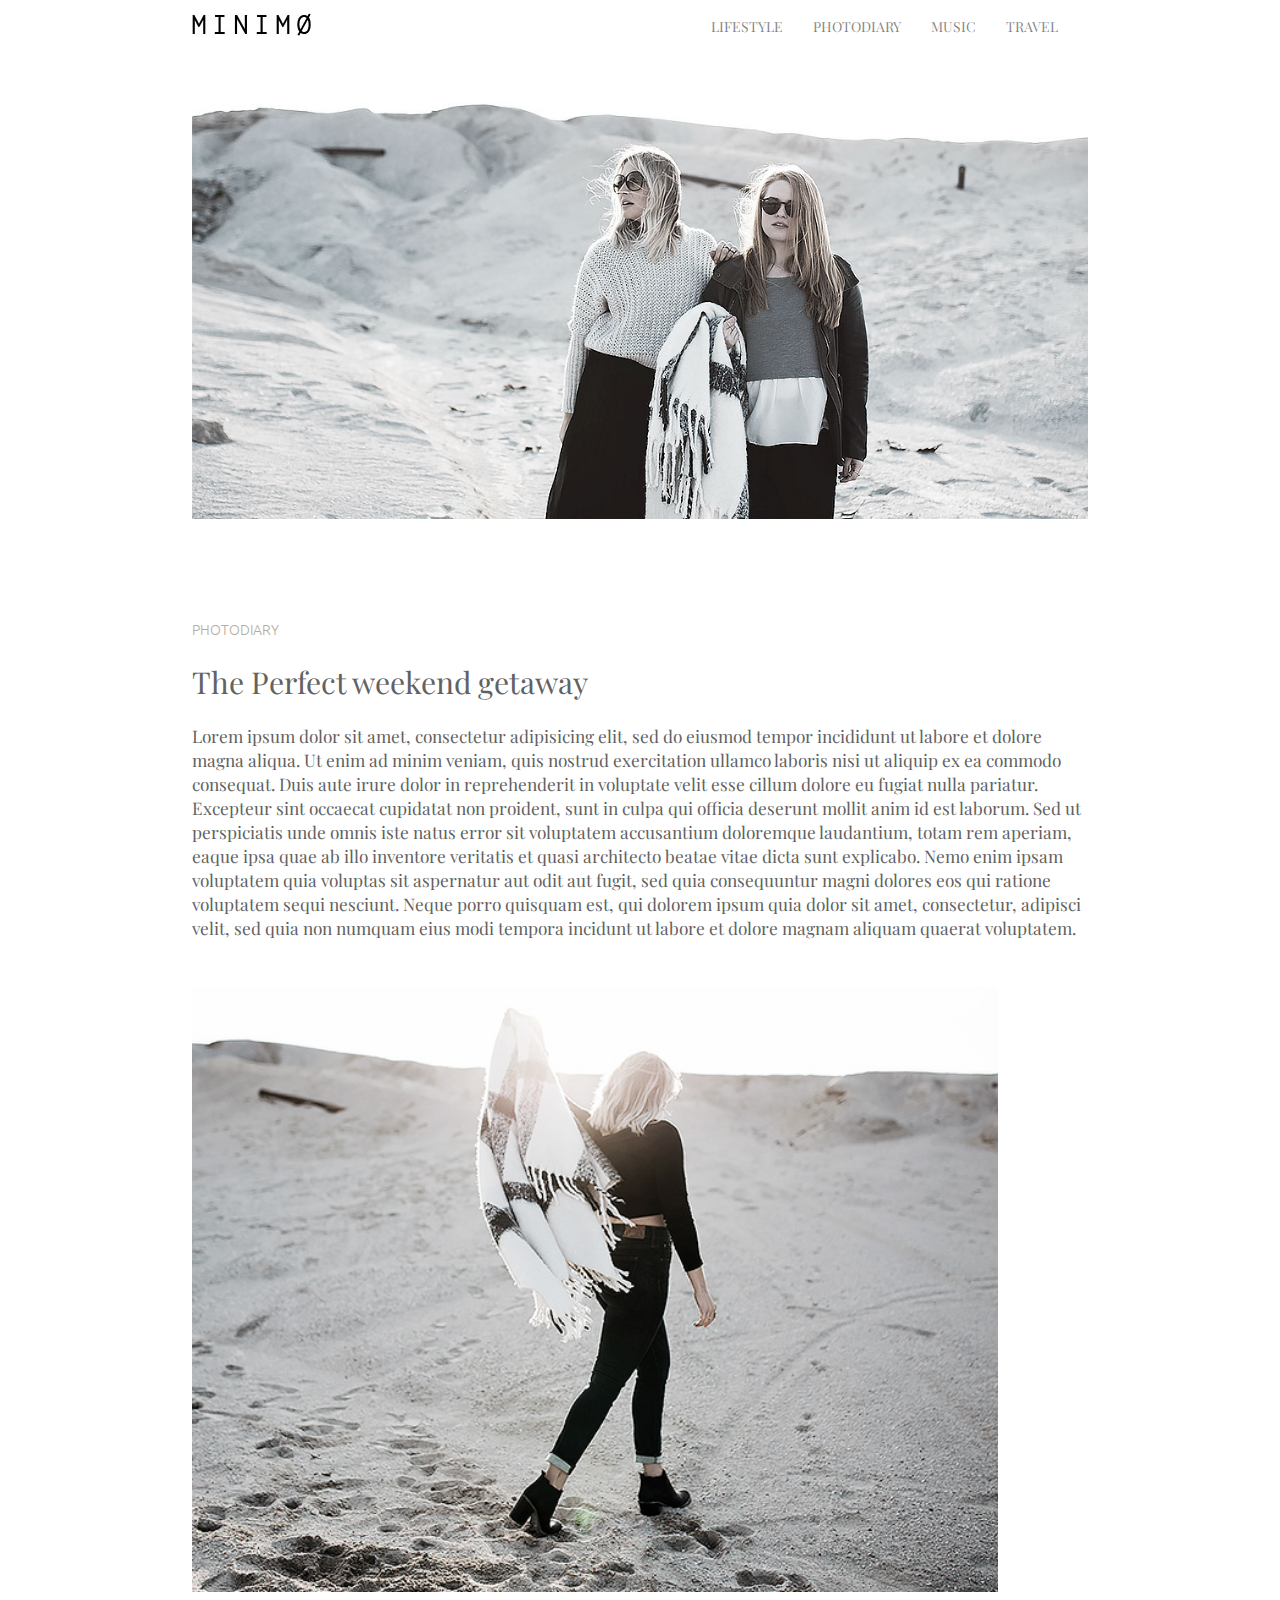
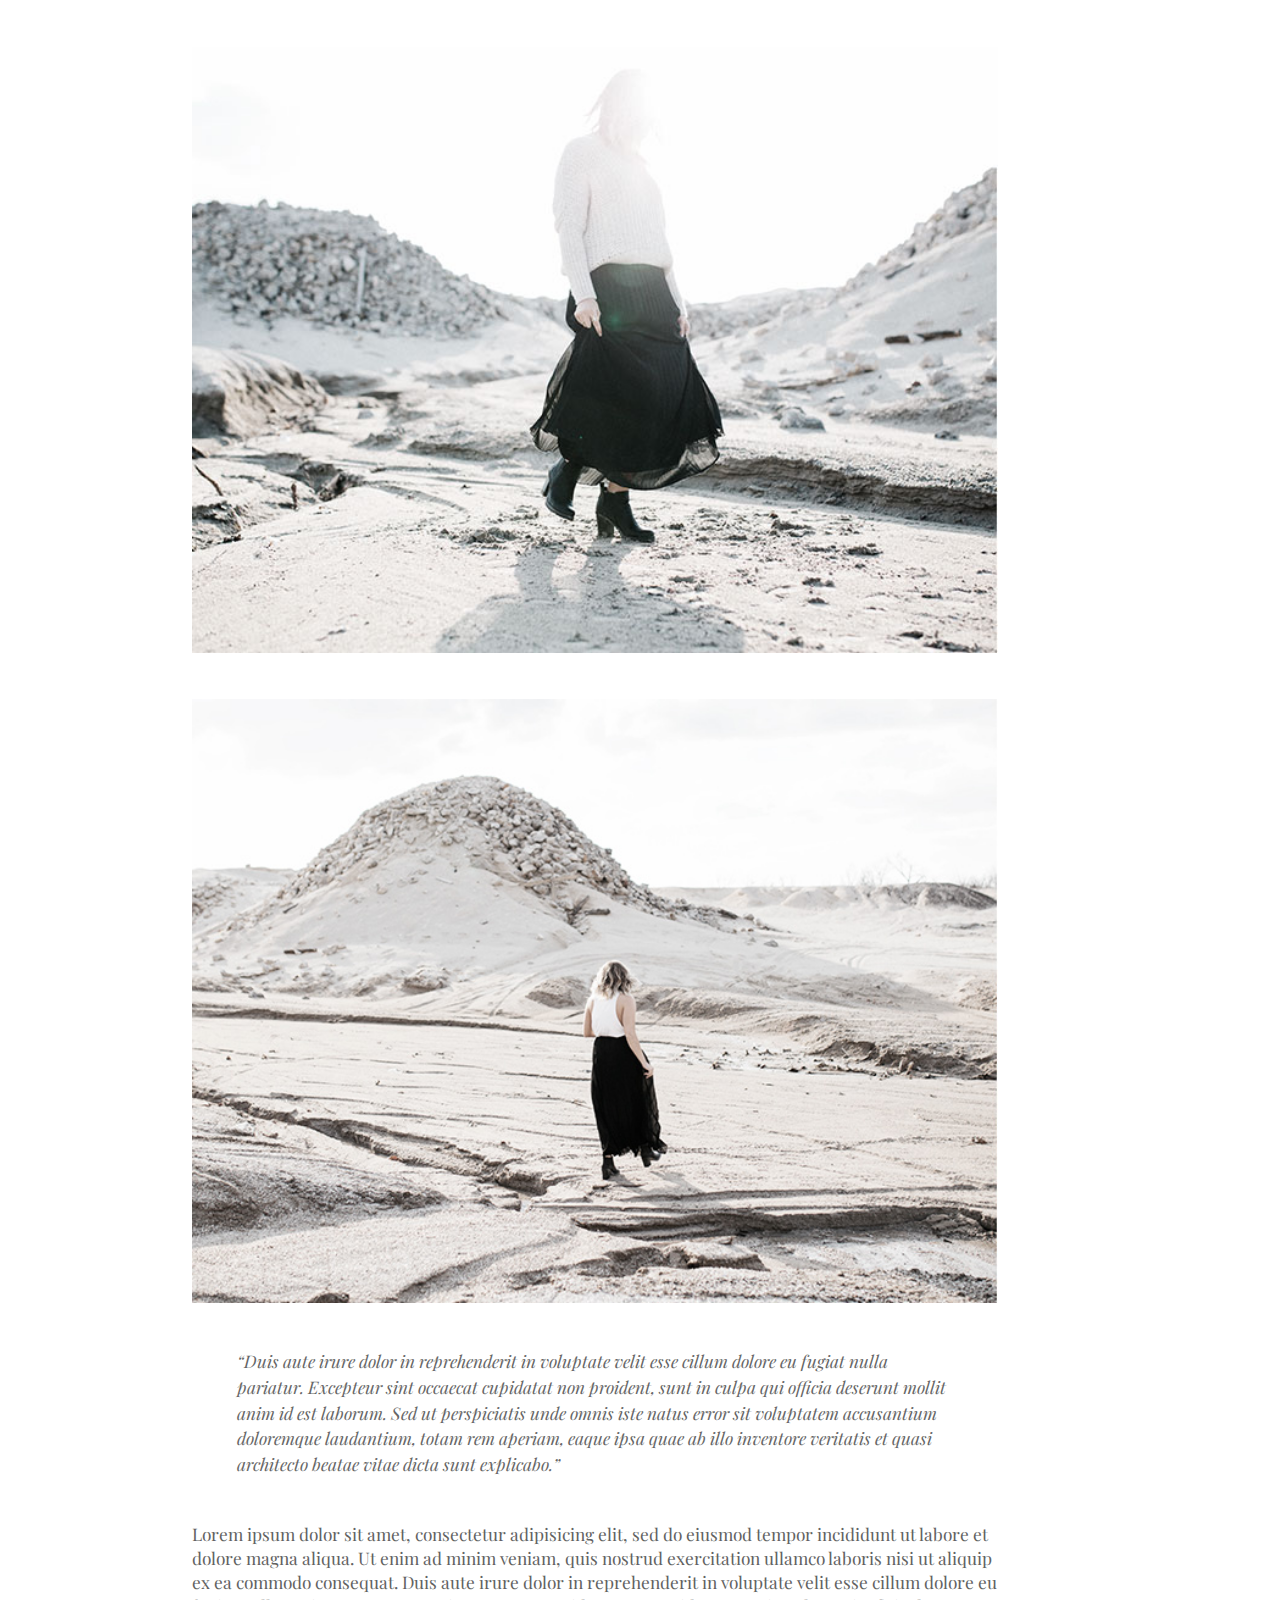
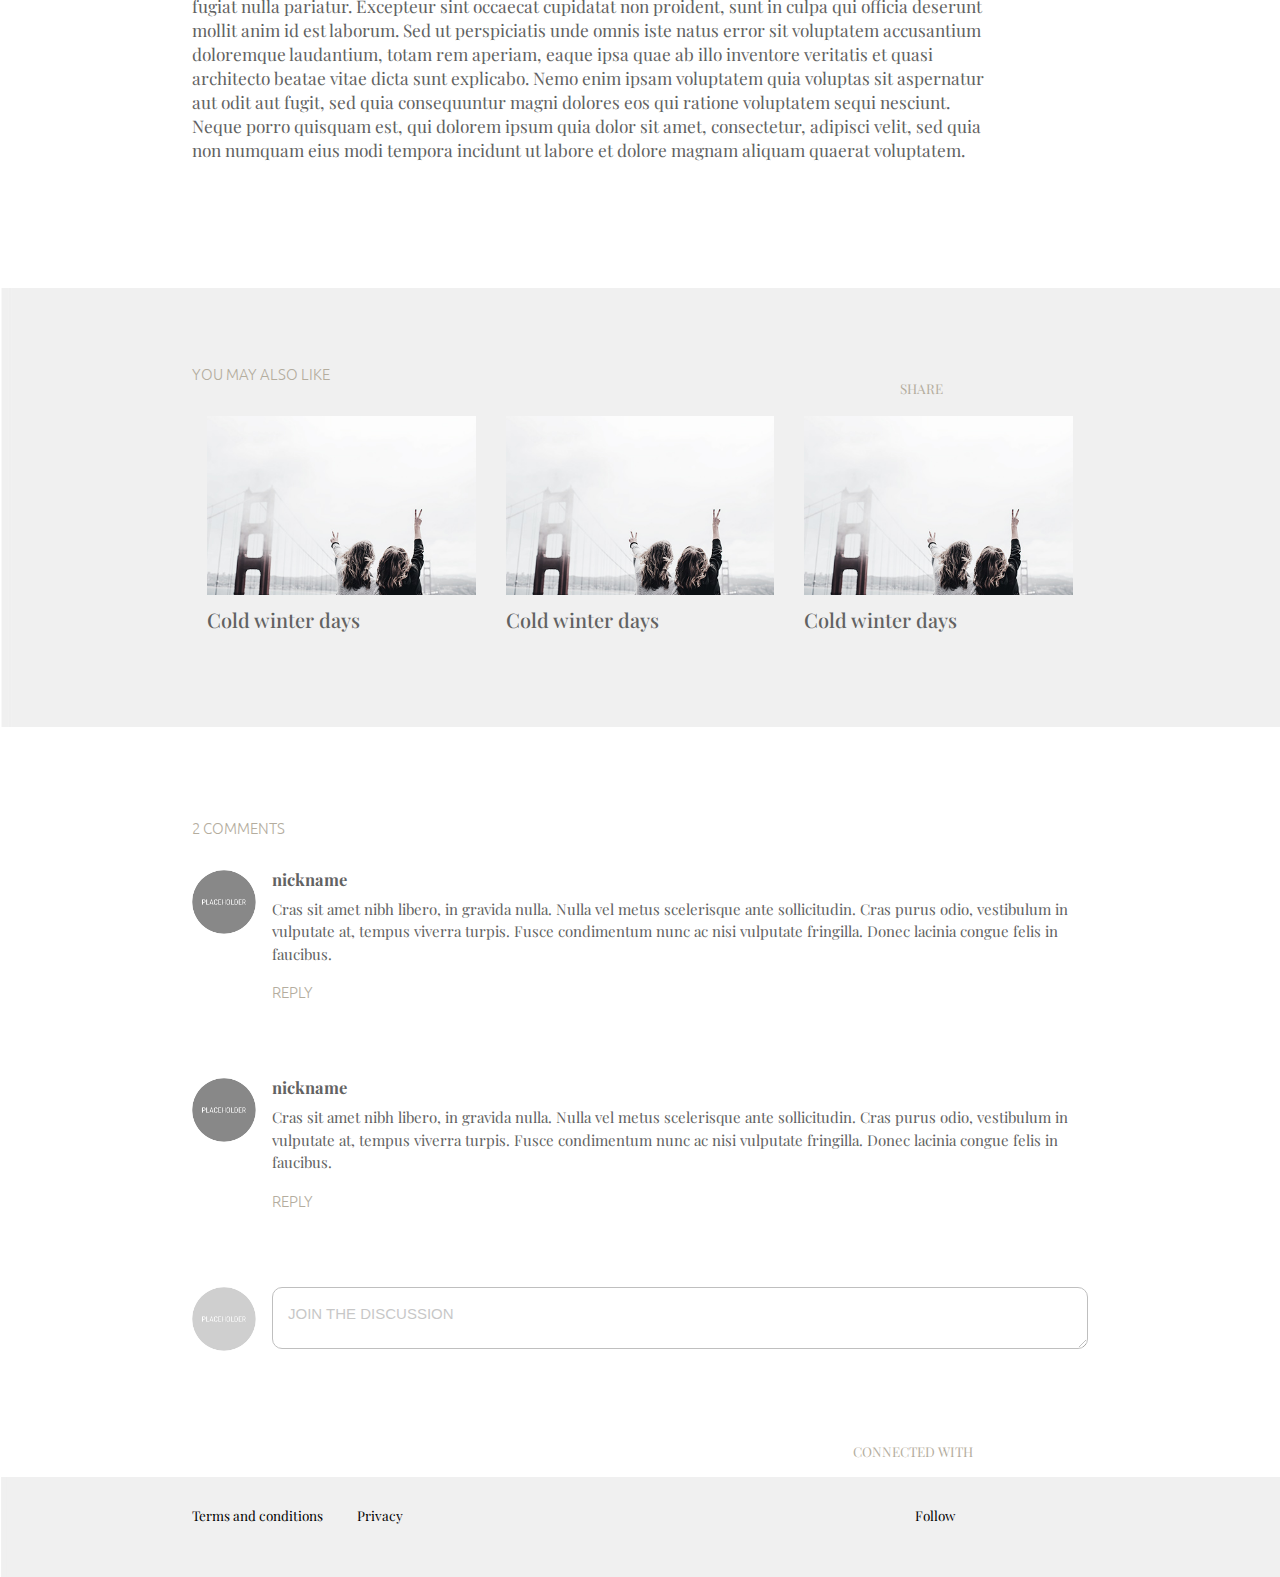
==== post.html @ eaf7f3a2 "minimo" ====
<!DOCTYPE>
<html>
 <head>
  <meta http-equiv="Content-Type" content="text/html; charset=utf-8">
  <meta name="viewport" content="width=device-width, initial-scale=1, maximum-scale=1, user-scalable=no">
  <link rel="stylesheet" href="https://stackpath.bootstrapcdn.com/bootstrap/4.3.1/css/bootstrap.min.css" integrity="sha384-ggOyR0iXCbMQv3Xipma34MD+dH/1fQ784/j6cY/iJTQUOhcWr7x9JvoRxT2MZw1T" crossorigin="anonymous">
  <link href="https://fonts.googleapis.com/css?family=Inconsolata:400,700|Playfair+Display:400,400i,700,900|Ubuntu:400,700&display=swap&subset=latin-ext" rel="stylesheet">
  <link rel="stylesheet" href="https://use.fontawesome.com/releases/v5.3.1/css/all.css" integrity="sha384-mzrmE5qonljUremFsqc01SB46JvROS7bZs3IO2EmfFsd15uHvIt+Y8vEf7N7fWAU" crossorigin="anonymous">
  <link rel="stylesheet" href="minimo.css" type="text/css">
  <link rel="stylesheet" href="post.css" type="text/css">
  <title>MINIMO</title>
 </head>
 <body>
	<!--===================================  -->
	<!-- NAVBAR -->
	<!--===================================  -->
<div class="container">
    <nav class="navbar navbar-expand-lg navbar-light">
        <a href="./index.html"><img src="images/logo.jpg" class="logo"></a>
        <button class="navbar-toggler" type="button" data-toggle="collapse" data-target="#navbarSupportedContent" aria-controls="navbarSupportedContent" aria-expanded="false" aria-label="Toggle navigation">
            <span class="navbar-toggler-icon"></span>
        </button>	
        <div class="collapse navbar-collapse justify-content-end" id="navbarSupportedContent">
            <ul class="navbar-nav">
                <li class="nav-item">
                    <a class="nav-link" href="./post.html">Lifestyle</a>
                </li>
                <li class="nav-item">
                    <a class="nav-link" href="#">Photodiary</a>
                </li>
                <li class="nav-item">
                    <a class="nav-link" href="#">Music</a>
                </li>
                <li class="nav-item">
                    <a class="nav-link" href="#">Travel</a>
                </li>
            </ul>
        </div>
    </nav>
</div>

 	<!--===================================  -->
	<!-- MAIN ARTICLE -->
    <!--===================================  -->
    <div class="container">
        <img src="images/intro.jpg" id="introImage">
        <div class="row">
            <div class="col-lg-12">
                <div class="article_link">
                        <a href="#" >photodiary</a>
                </div>
                <div>
                    <h2>The Perfect weekend getaway</h2>
                <br>
                <p class="article_content text-break">Lorem ipsum dolor sit amet, consectetur adipisicing elit, sed do eiusmod tempor incididunt ut labore et dolore magna aliqua. Ut enim ad minim veniam, quis nostrud exercitation ullamco laboris nisi ut aliquip ex ea commodo consequat. Duis aute irure dolor in reprehenderit in voluptate velit esse cillum dolore eu fugiat nulla pariatur. Excepteur sint occaecat cupidatat non proident, sunt in culpa qui officia deserunt mollit anim id est laborum. Sed ut perspiciatis unde omnis iste natus error sit voluptatem accusantium doloremque laudantium, totam rem aperiam, eaque ipsa quae ab illo inventore veritatis et quasi architecto beatae vitae dicta sunt explicabo. Nemo enim ipsam voluptatem quia voluptas sit aspernatur aut odit aut fugit, sed quia consequuntur magni dolores eos qui ratione voluptatem sequi nesciunt. Neque porro quisquam est, qui dolorem ipsum quia dolor sit amet, consectetur, adipisci velit, sed quia non numquam eius modi tempora incidunt ut labore et dolore magnam aliquam quaerat voluptatem.</p>
                </div>
            </div>
            <div class="col-lg-12 photo-cards">
                <img src="images/7.jpg">
            </div>
            <div class="col-lg-12 photo-cards">
                <img src="images/8.jpg">
            </div>
            <div class="col-lg-12 photo-cards">
                <img src="images/9.jpg">
            </div>
            <div class="col-lg-12">
                <div class="blockquote">
                        <blockquote>
                                <p>“Duis aute irure dolor in reprehenderit in voluptate velit esse cillum dolore eu fugiat nulla pariatur. Excepteur sint occaecat cupidatat non proident, sunt in culpa qui officia deserunt mollit anim id est laborum. Sed ut perspiciatis unde omnis iste natus error sit voluptatem accusantium doloremque laudantium, totam rem aperiam, eaque ipsa quae ab illo inventore veritatis et quasi architecto beatae vitae dicta sunt explicabo.” </p>
                        </blockquote>
                </div>
            </div>
            
            <div class="col-lg-12">
                <div class="article_content_bottom">
                    <p>Lorem ipsum dolor sit amet, consectetur adipisicing elit, sed do eiusmod tempor incididunt ut labore et dolore magna aliqua. Ut enim ad minim veniam, quis nostrud exercitation ullamco laboris nisi ut aliquip ex ea commodo consequat. Duis aute irure dolor in reprehenderit in voluptate velit esse cillum dolore eu fugiat nulla pariatur. Excepteur sint occaecat cupidatat non proident, sunt in culpa qui officia deserunt mollit anim id est laborum. Sed ut perspiciatis unde omnis iste natus error sit voluptatem accusantium doloremque laudantium, totam rem aperiam, eaque ipsa quae ab illo inventore veritatis et quasi architecto beatae vitae dicta sunt explicabo. Nemo enim ipsam voluptatem quia voluptas sit aspernatur aut odit aut fugit, sed quia consequuntur magni dolores eos qui ratione voluptatem sequi nesciunt. Neque porro quisquam est, qui dolorem ipsum quia dolor sit amet, consectetur, adipisci velit, sed quia non numquam eius modi tempora incidunt ut labore et dolore magnam aliquam quaerat voluptatem.</p>
                </div>
                <div class="social_share">
                    <ul>
                        <li>SHARE</li>
                        <li><a href=""><i class="fab fa-facebook-f"></i></a></li>
                        <li><a href=""><i class="fab fa-twitter"></i></a></li>
                        <li><a href=""><i class="fab fa-google-plus-g"></i></a></li>
                        <li><a href=""><i class="fab fa-tumblr"></i></a></li>
                        <li><a href=""><i class="fab fa-pinterest-p"></i></a></li>
                    </ul>   
                </div>
            </div>
        </div>
    </div>

    <!--===================================  -->
	<!-- MINIMALISTC CARDS -->
    <!--===================================  -->
    <div class="after_card">
        <div class="container">
            <div class="cards-link">
                <a href="#" >you may also like</a>
            </div>
            <div class="row">
                <div class="col-md-4 col-sm-12 col-xs-12">
                    <div class="card-minimal">
                        <img src="images/3.jpg" class="related-image">
                        <h5>Cold winter days</h5>
                    </div>
                </div>
                <div class="col-md-4 col-sm-12 col-xs-12">
                    <div class="card-minimal">
                        <img src="images/3.jpg" class="related-image">
                        <h5>Cold winter days</h5>
                    </div>
                </div>
                <div class="col-md-4 col-sm-12 col-xs-12">
                    <div class="card-minimal">
                        <img src="images/3.jpg" class="related-image">
                        <h5>Cold winter days</h5>
                    </div>
                </div>
            </div>
        </div>
    </div>
    <!--===================================  -->
	<!-- COMMENTS -->
    <!--===================================  -->
    <div class="container">
        <div class="cards-link">
        <a href="#" >2 comments</a>   
        </div>
        <div class="media">
            <img src="./images/comment.jpg" class="mr-3 comment-image" alt="avatar">
            <div class="media-body">
                <h6>nickname</h6>
                <p>Cras sit amet nibh libero, in gravida nulla. Nulla vel metus scelerisque ante sollicitudin. Cras purus odio, vestibulum in vulputate at, tempus viverra turpis. Fusce condimentum nunc ac nisi vulputate fringilla. Donec lacinia congue felis in faucibus.</p>
                <div class="cards-link">
                    <a href="#" >Reply</a>   
                </div>    
            </div>
        </div>
        <div class="media">
            <img src="./images/comment.jpg" class="mr-3 comment-image" alt="avatar">
            <div class="media-body">
                <h6>nickname</h6>
                <p>Cras sit amet nibh libero, in gravida nulla. Nulla vel metus scelerisque ante sollicitudin. Cras purus odio, vestibulum in vulputate at, tempus viverra turpis. Fusce condimentum nunc ac nisi vulputate fringilla. Donec lacinia congue felis in faucibus.</p>
                <div class="cards-link">
                    <a href="#" >Reply</a>   
                </div>    
            </div>
        </div>

        <div class="media">
            <img src="./images/comment.jpg" class="mr-3 logined-img" alt="avatar">
            <textarea name="" id="" placeholder="JOIN THE DISCUSSION"></textarea>
        </div>

        <div class="social_share">
            <ul>
                <li>CONNECTED WITH</li>
                <li><a href=""><i class="fab fa-facebook-f"></i></a></li>
                <li><a href=""><i class="fab fa-twitter"></i></a></li>
            </ul>   
        </div>
    </div>
    <!--===================================  -->
	<!-- FOOTER -->
	<!--===================================  -->
	<footer>
            <div class="container footer-content">
                <div class="terms-info">
                        <ul>
                            <li><a href="#" class="footer-link">Terms and conditions</a></li>
                            <li><a href="#" class="footer-link">Privacy</a></li>
                        </ul>
                </div>
                <div class="social-media">
                    <ul>
                        <li>
                            Follow
                        </li>
                        <li>
                            <a href="#" class="footer-link">
                                <i class="fab fa-facebook-f"></i>
                            </a>
                        </li>
                        <li>
                            <a href="#" class="footer-link">
                                <i class="fab fa-twitter"></i>
                            </a>
                        </li>
                        <li>
                            <a href="#" class="footer-link">
                                <i class="fab fa-instagram"></i>
                            </a>
                        </li>
                    </ul>
                </div>
            </div>
        </footer>
		<script src="https://code.jquery.com/jquery-3.3.1.slim.min.js" integrity="sha384-q8i/X+965DzO0rT7abK41JStQIAqVgRVzpbzo5smXKp4YfRvH+8abtTE1Pi6jizo" crossorigin="anonymous"></script>
        <script src="https://cdnjs.cloudflare.com/ajax/libs/popper.js/1.14.7/umd/popper.min.js" integrity="sha384-UO2eT0CpHqdSJQ6hJty5KVphtPhzWj9WO1clHTMGa3JDZwrnQq4sF86dIHNDz0W1" crossorigin="anonymous"></script>
        <script src="https://stackpath.bootstrapcdn.com/bootstrap/4.3.1/js/bootstrap.min.js" integrity="sha384-JjSmVgyd0p3pXB1rRibZUAYoIIy6OrQ6VrjIEaFf/nJGzIxFDsf4x0xIM+B07jRM" crossorigin="anonymous"></script>
</body>
</html>
---- minimo.css ----
/* ============================= */
/* GENERALS */
/* ============================ */
body {
	font-size: 15px;
}
a {
	color: #b4ad9e;
}

a:hover {
	text-decoration: none;
	color: #b4ad9e;
}

.col-md-6 {
	box-sizing: border-box;
	display: flex;
	justify-content: safe center;
	margin: 0 10px;
}

.container {
	max-width: 70%;
	padding: 0;
}

/* ============================= */
/* NAVBAR */
/* ============================ */
.navbar {
	width: 100%;
}
.nav-link {
	padding: 0;
	width: auto;
	height: auto;
	font-size: 14px;
	line-height: 24px;
	color: #626262;
	font-family: "Playfair Display";
	font-weight: 400;
	text-align: center;
	text-transform: uppercase;
}

.navbar-expand-lg .navbar-nav .nav-link {
	padding-right: 0;
	padding-left: 0;
}

.navbar-expand-lg .navbar-nav {
	padding-top: 15px;
	justify-content: space-around;
}

.navbar-expand-lg {
	padding: 0;
}

.logo {
	margin: 10px 0 0 0;
}

.nav-item {
	margin-right: 30px;
}

.navbar-toggler {
	margin-top: 10px;
}

/* ============================= */
/* INTRO BLOCK */
/* ============================ */

#introImage {
	margin-top: 50px;
	width: 100%;
	margin-bottom: 100px;
}

#commentLink {
	margin: 55px 0 100px 0;
}

div:nth-of-type(2) > h2 {
	font-size: 30px;
	line-height: 24px;
	color: #626262;
	font-family: "Playfair Display";
	font-weight: 400;
}

.article_link {
	font-size: 14px;
	font-family: "Ubuntu";
	font-weight: 300;
	text-transform: uppercase;
	margin-bottom: 30px;
}

.article_link h2 {
	font-size: 1.5em;
}
.article_content {
	width: 100%;
	height: 100%;
	font-size: .9em;
	line-height: 24px;
	color: #626262;
	font-family: "Playfair Display";
	font-weight: 400;
}

/* ============================= */
/* CARDS */
/* ============================ */

.card {
	border: none;
	margin-bottom: 135px;
}

.card p {
	font-style: "Playfair Display";
	font-weight: 400;
	color: #626262;
	font-size: 0.9em;
}

.card-body {
	padding: 30px 25px 0 0;
}

.card h5 {
	margin: 25px 0 40px 0;
	font-size: 1.5em;
	line-height: 35px;
	color: #626262;
	font-family: "Playfair Display";
	font-weight: 400;
}

.card_link {
	font-size: 14px;
	font-family: "Ubuntu";
	font-weight: 300;
	text-transform: uppercase;
	margin-bottom: 30px;
}

.col-md-6,
.col-sm-12,
.col-xs-12 {
	max-width: 90%;
	padding: 0;
}

/* ============================= */
/* SIGN UP */
/* ============================ */
.after_card {
	z-index: -1001;
	color: #333333;
	font-family: "Playfair Display";
	font-weight: 400;
	width: 100%;
	background: url("images/formbg.jpg") no-repeat;
	background-size: cover;
	padding: 75px 0;
	text-align: center;
	margin-bottom: 90px;
}

.after_card h3 {
	font-size: 1.5em;
}

.form-sign-up {
	background: url("images/btn.jpg") no-repeat right;
	border: none;
	border-radius: 0;
	border-bottom: solid 1px black;
	outline: none;
	width: 45%;
	padding: 0;
	margin: 70px 0;
	height: calc(1.5em + .75rem + 2px);
	font-size: 1rem;
	font-weight: 400;
	line-height: 1.5;
	color: #495057;
}

/* ============================= */
/* BUTTON */
/* ============================ */

.load-more-btn {
	font-size: 20px;
	line-height: 24px;
	font-family: "Playfair Display";
	font-weight: 400;
	text-align: center;
	width: 100%;
	height: 150px;
}

.load-more-btn > a {
	color: #666666;
	border: 1px solid black;
	padding: 20px 30px;
}

/* ============================= */
/* FOOTER */
/* ============================ */
footer {
	padding-top: 2%;
	width: 100%;
	height: 100px;
	background: url("images//formbg.jpg") no-repeat;
	background-size: cover;
}

.footer-content {
	display: flex;
	justify-content: space-between;
}

.terms-info li,
.social-media li {
	list-style-type: none;
	display: inline-block;
	padding-right: 30px;
	font-size: .9em;
	line-height: 25px;
	color: black;
	font-family: "Playfair Display";
	font-weight: 400;
}

.terms-info ul {
	padding: 0;
	margin: 0;
}

.social-media ul {
	padding-top: 30px;
	height: 100%;
	padding: 0;
}

.footer-link {
	color: black;
}

.footer-link:hover {
	color: black;
}

footer a:hover {
	font-size: 20px;
}
---- post.css ----
/* ============================= */
/* INTRO */
/* ============================ */
.article_content {
	max-width: 100%;
	height: 100%;
	font-size: 1.15em;
	line-height: 24px;
	color: #626262;
	font-family: "Playfair Display";
	font-weight: 400;
	margin: 0;
}

.photo-cards {
	margin-top: 5%;
	width: 100%;
}
.photo-cards > img {
	width: 90%;
}

.article_content_bottom {
	max-width: 90%;
	height: 100%;
	font-size: 1.15em;
	line-height: 24px;
	color: #626262;
	font-family: "Playfair Display";
	font-weight: 400;
}

.blockquote {
	font-family: "Playfair Display";
	font-weight: 400;
	font-style: italic;
	color: #666666;
	font-size: 1.15em;
	width: 80%;
	margin: 5%;
}

.social_share li {
	list-style: none;
	display: inline;
	margin: 0 5px;
}

.social_share {
	font-family: "Playfair Display";
	font-weight: 400;
	font-size: .9em;
	color: #b4ad9e;
	max-width: 90%;
	display: flex;
	justify-content: flex-end;
	margin-top: 90px;
}

.social_share a:hover {
	color: #626262;
}

/* ============================= */
/* MINIMALISTIC CARDS */
/* ============================ */
.related-image {
	max-width: 100%;
}

.card-minimal {
	box-sizing: border-box;
	max-width: 100%;
	margin: 0 5% 20px;
	padding: 0;
	text-align: left;
	line-height: 24px;
	color: #626262;
	font-family: "Playfair Display";
	font-weight: bold;
}

.card-minimal h5 {
	padding-top: 5%;
	margin: 0;
}

.col-md-4 {
	margin: 0;
	padding: 0;
}

.cards-link {
	text-align: left;
	font-size: 1em;
	font-family: "Ubuntu";
	font-weight: 300;
	text-transform: uppercase;
	margin-bottom: 30px;
}

.after-cards .container {
	display: flex;
	justify-content: safe center;
}

.row:nth-of-type(2) {
	justify-content: safe center;
	margin: 0;
}
/* ============================= */
/* COMMENTS */
/* ============================ */
.comment-image {
	border-radius: 100px;
	width: 64px;
	height: 64px;
}

.media-body {
	font-size: 1em;
	font-family: "Playfair Display";
	font-weight: 300;
	color: #626262;
}

.media-body h6 {
	font-size: 1.1em;
	font-weight: bold;
}

.media {
	margin-bottom: 5%;
}

.media > textarea {
	border-radius: 10px;
	border-color: #626262;
	padding: 15px 0 0 15px;
	width: 100%;
	outline: none;
	opacity: 0.4;
}

.logined-img {
	border-radius: 100px;
	width: 64px;
	height: 64px;
	opacity: 0.4;
}
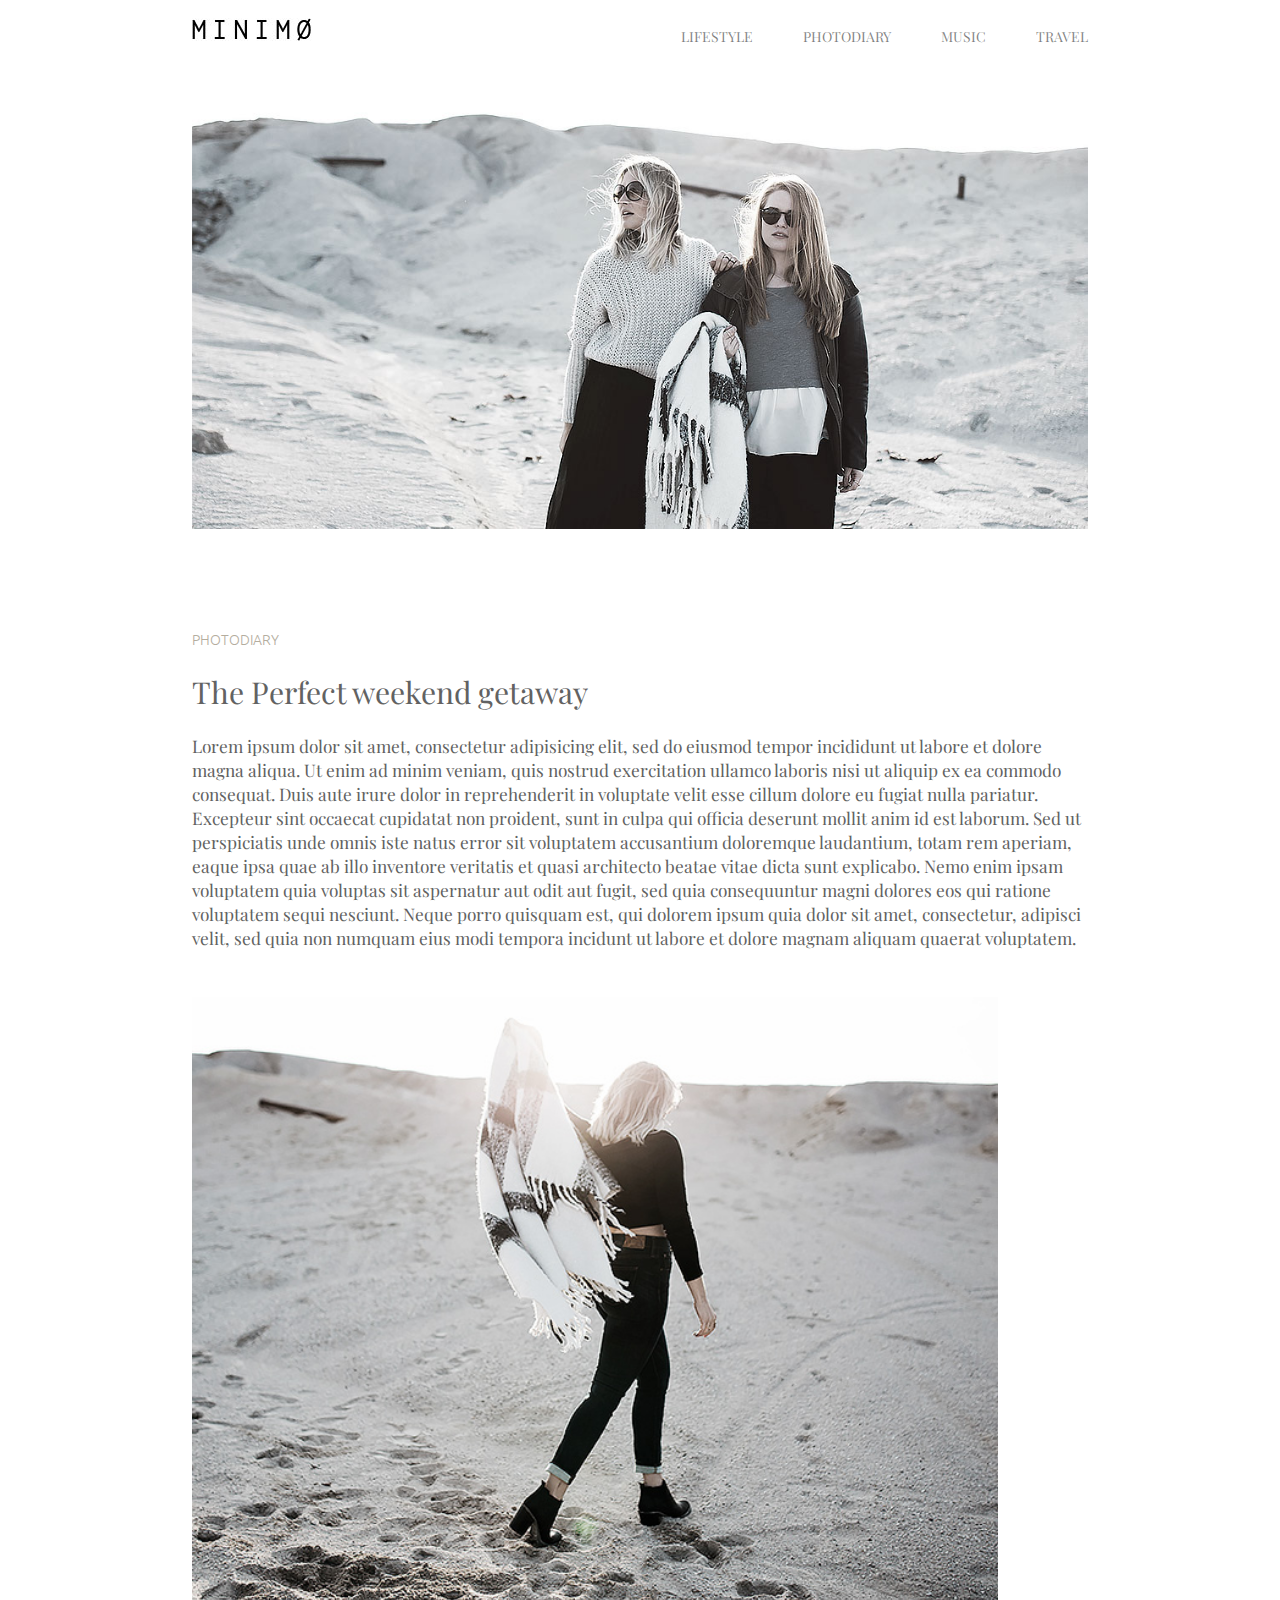
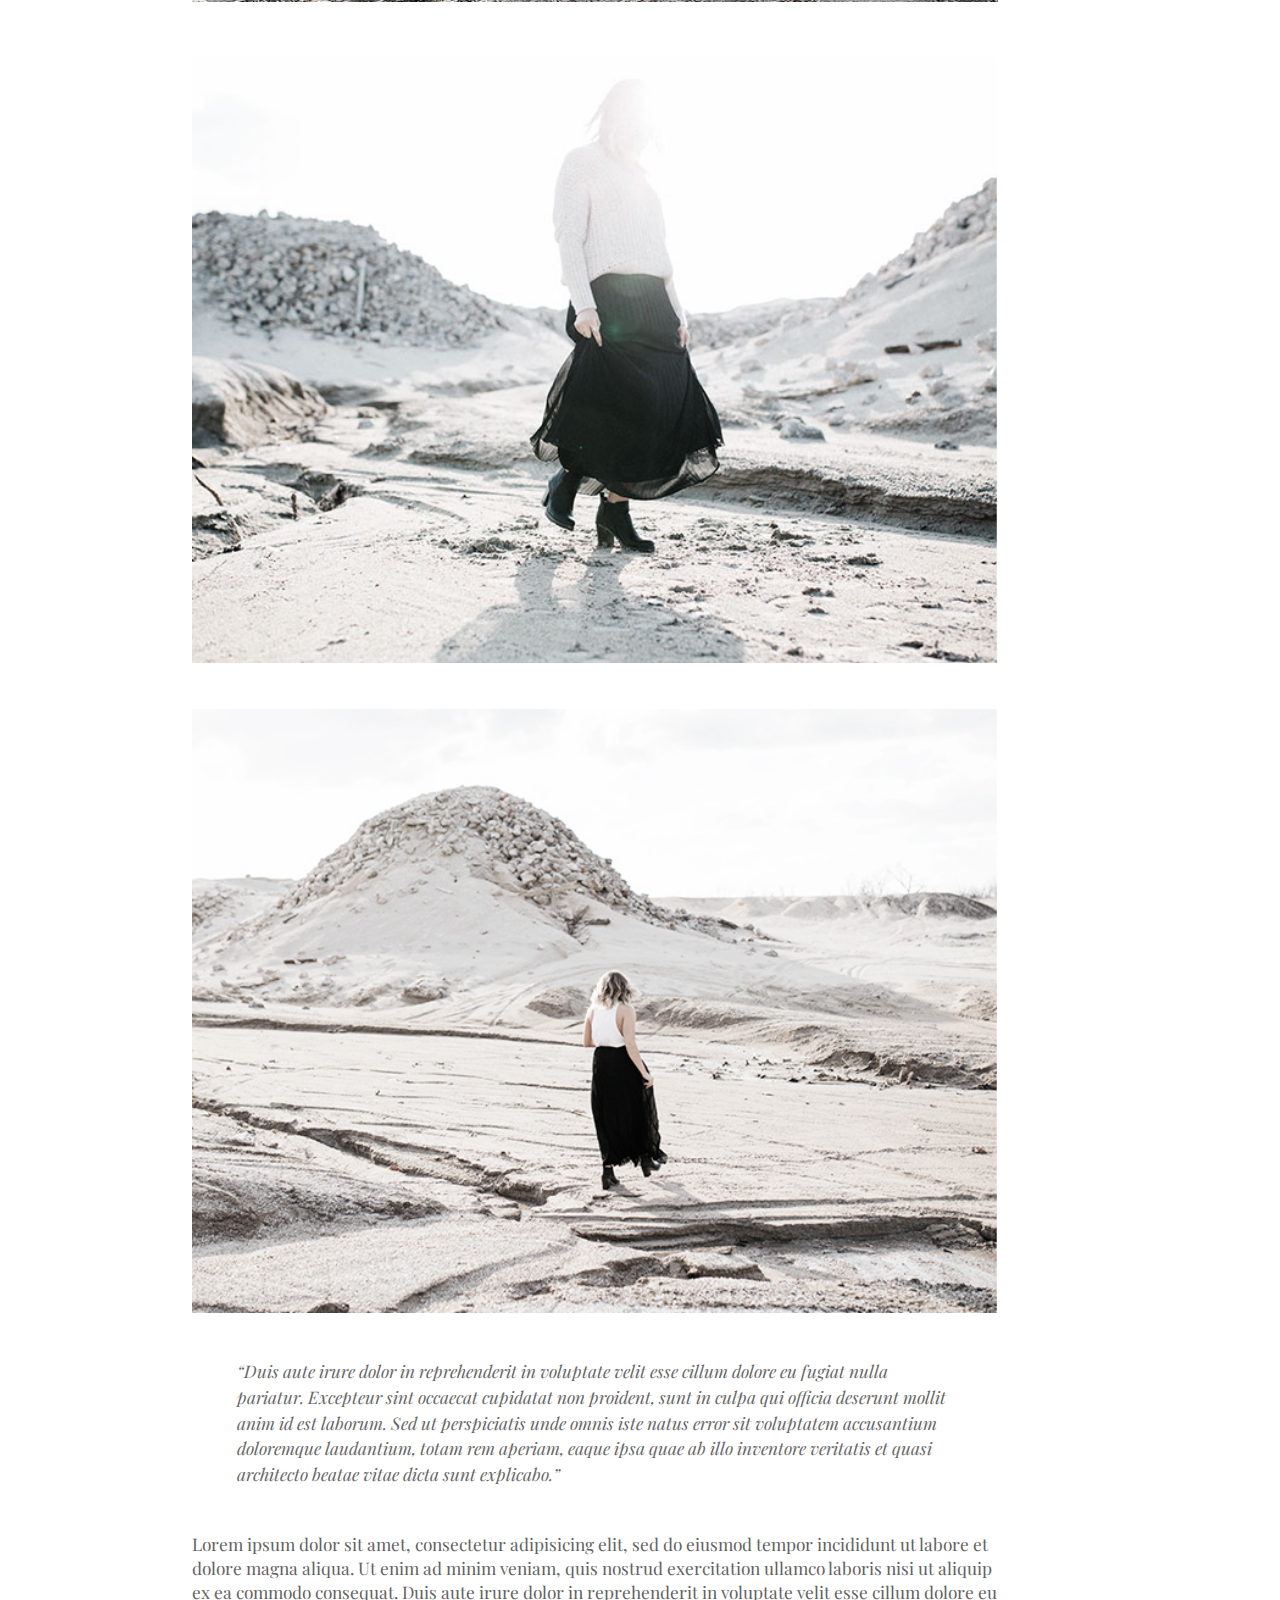
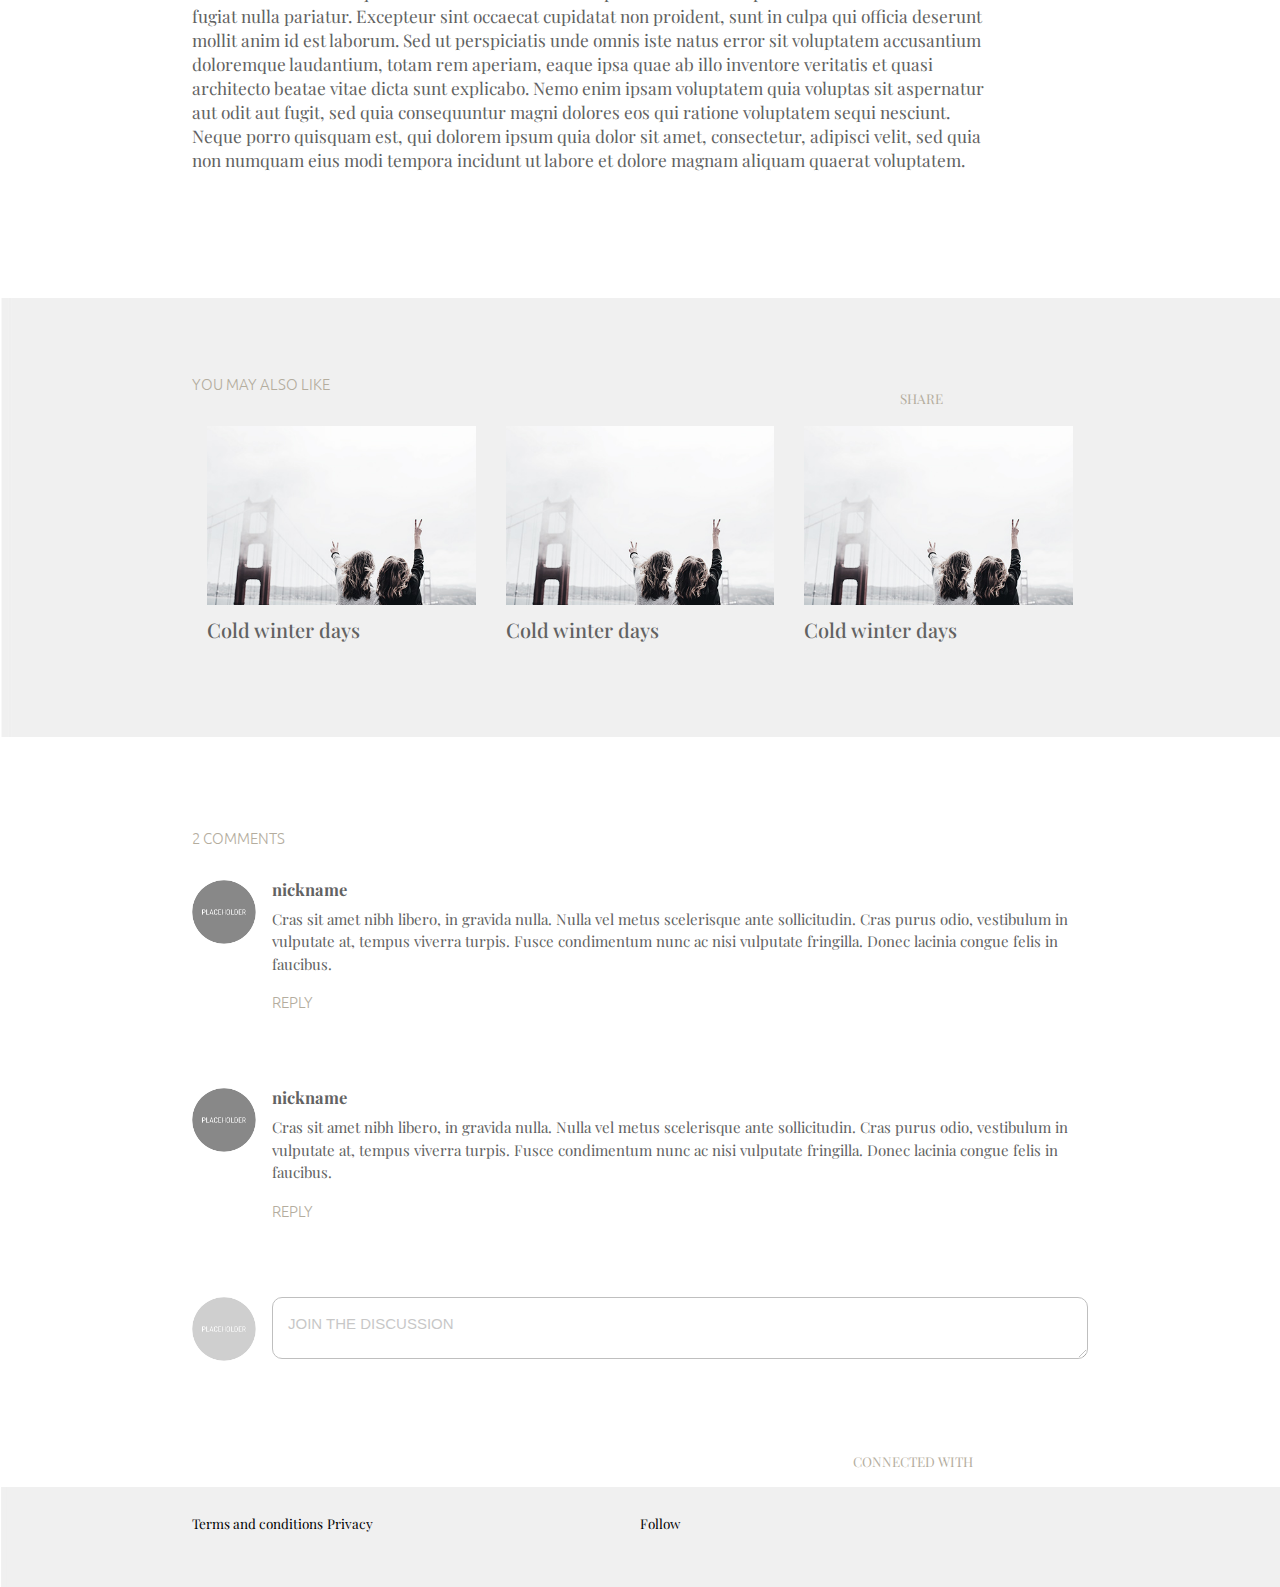
==== commit a75ef1f1: "minimo" ====
--- a/post.html
+++ b/post.html
@@ -165,7 +165,7 @@
 	<!-- FOOTER -->
 	<!--===================================  -->
 	<footer>
-            <div class="container footer-content">
+            <div class="container d-flex justify-content-between">
                 <div class="terms-info">
                         <ul>
                             <li><a href="#" class="footer-link">Terms and conditions</a></li>
@@ -174,16 +174,16 @@
                 </div>
                 <div class="social-media">
                     <ul>
+                        <li class="mr-5">
+                            Follow
+                        </li>
                         <li>
-                            Follow
-                        </li>
-                        <li>
-                            <a href="#" class="footer-link">
+                            <a href="#" class="footer-link mr-2">
                                 <i class="fab fa-facebook-f"></i>
                             </a>
                         </li>
                         <li>
-                            <a href="#" class="footer-link">
+                            <a href="#" class="footer-link mr-2">
                                 <i class="fab fa-twitter"></i>
                             </a>
                         </li>
--- a/minimo.css
+++ b/minimo.css
@@ -32,7 +32,7 @@
 	width: 100%;
 }
 .nav-link {
-	padding: 0;
+	padding: 10px 0 0 0;
 	width: auto;
 	height: auto;
 	font-size: 14px;
@@ -52,6 +52,7 @@
 .navbar-expand-lg .navbar-nav {
 	padding-top: 15px;
 	justify-content: space-around;
+	margin-right: -50px;
 }
 
 .navbar-expand-lg {
@@ -63,7 +64,7 @@
 }
 
 .nav-item {
-	margin-right: 30px;
+	margin-right: 50px;
 }
 
 .navbar-toggler {
@@ -178,21 +179,36 @@
 }
 
 .form-sign-up {
-	background: url("images/btn.jpg") no-repeat right;
+	background: url("images/formbg.jpg")center;
 	border: none;
 	border-radius: 0;
 	border-bottom: solid 1px black;
 	outline: none;
-	width: 45%;
-	padding: 0;
+	width: auto;
+	max-width: 50vw;
+	padding-right: 35px;
 	margin: 70px 0;
-	height: calc(1.5em + .75rem + 2px);
-	font-size: 1rem;
 	font-weight: 400;
 	line-height: 1.5;
 	color: #495057;
 }
 
+.after_card button {
+	position: relative;
+	border: none;
+	background: url("../images/btn.jpg") no-repeat center;
+	width: 35px;
+	height: 25px;
+	outline: none;
+	right: 30px;
+	padding: 0;
+}
+.after_card form {
+	display: flex;
+	flex-direction: row;
+	align-items: center;
+	justify-content: center;
+}
 /* ============================= */
 /* BUTTON */
 /* ============================ */
@@ -223,19 +239,18 @@
 	background: url("images//formbg.jpg") no-repeat;
 	background-size: cover;
 }
-
-.footer-content {
-	display: flex;
-	justify-content: space-between;
+.social-media,
+.terms-info {
+	width: 100%;
 }
 
 .terms-info li,
-.social-media li {
+.social-media li,
+.social-media p {
 	list-style-type: none;
 	display: inline-block;
-	padding-right: 30px;
 	font-size: .9em;
-	line-height: 25px;
+	line-height: 20px;
 	color: black;
 	font-family: "Playfair Display";
 	font-weight: 400;
@@ -261,5 +276,5 @@
 }
 
 footer a:hover {
-	font-size: 20px;
-}
+	font-size: 15px;
+}
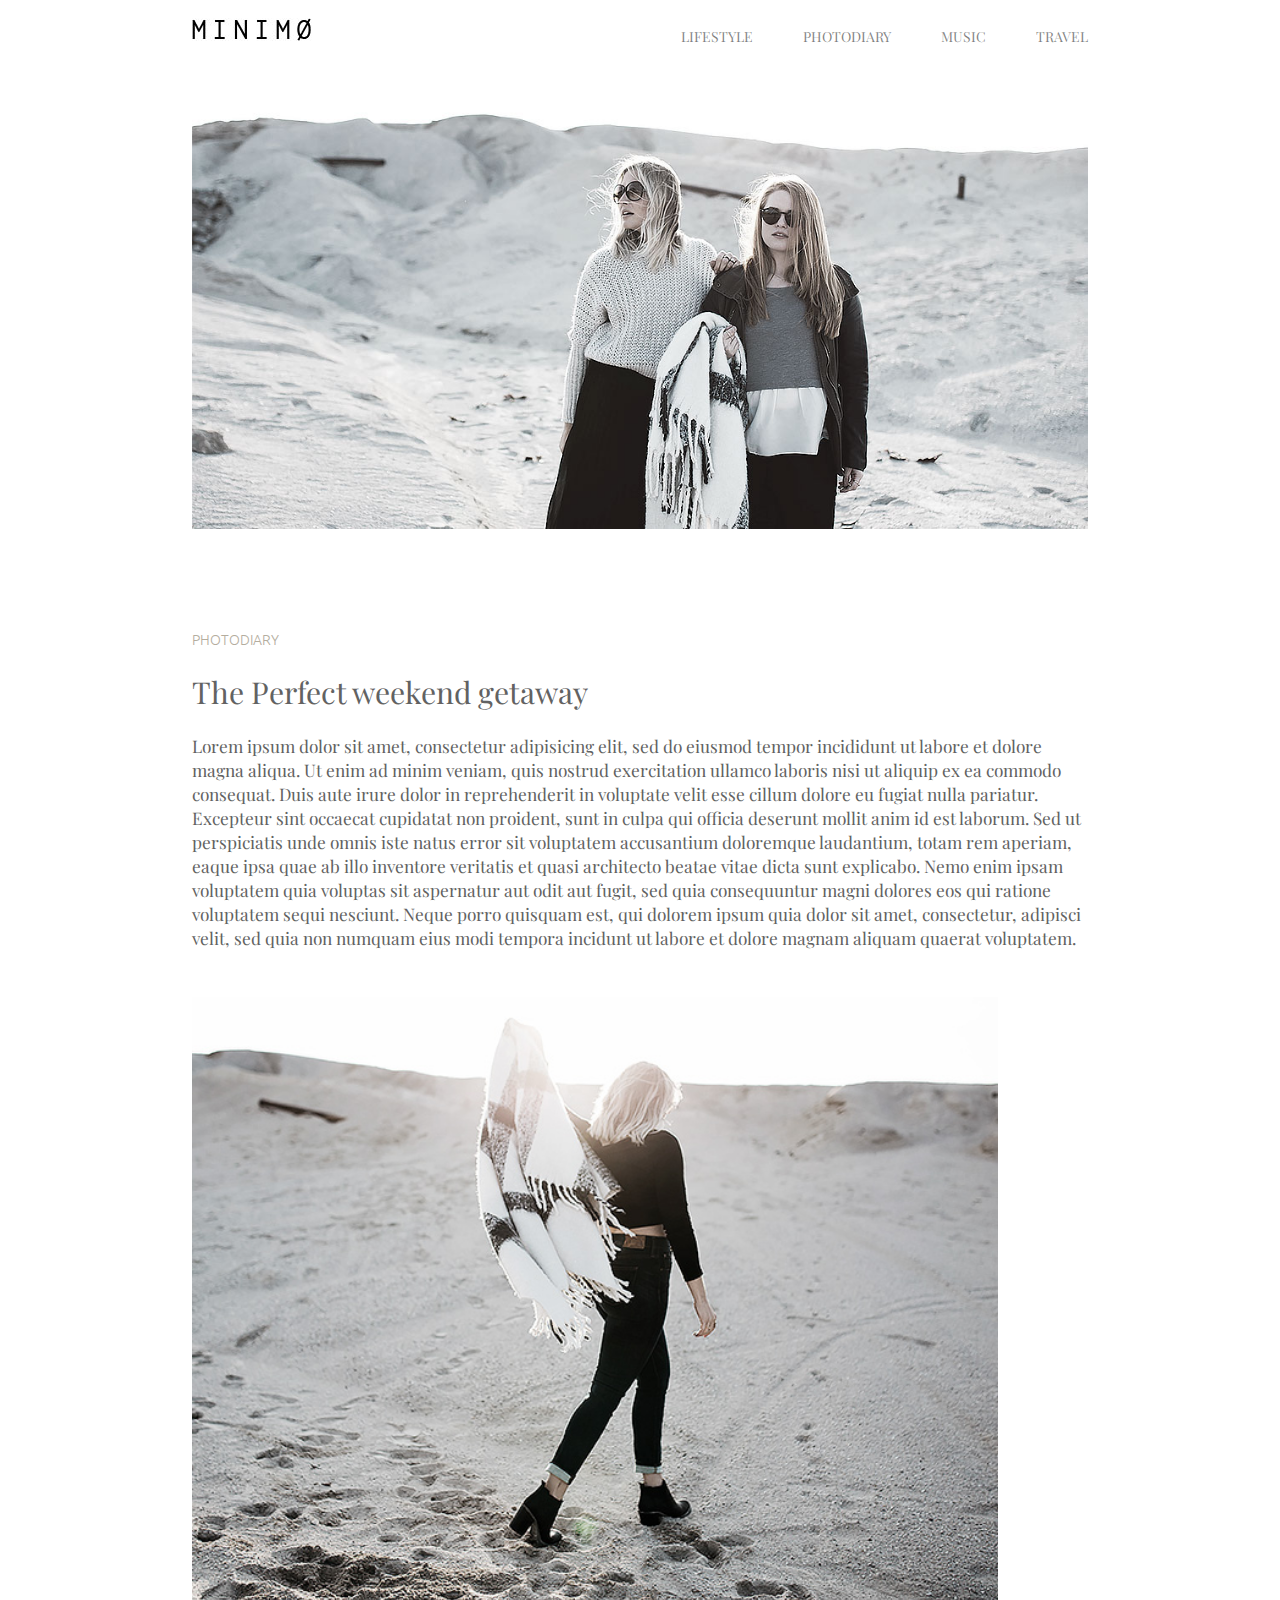
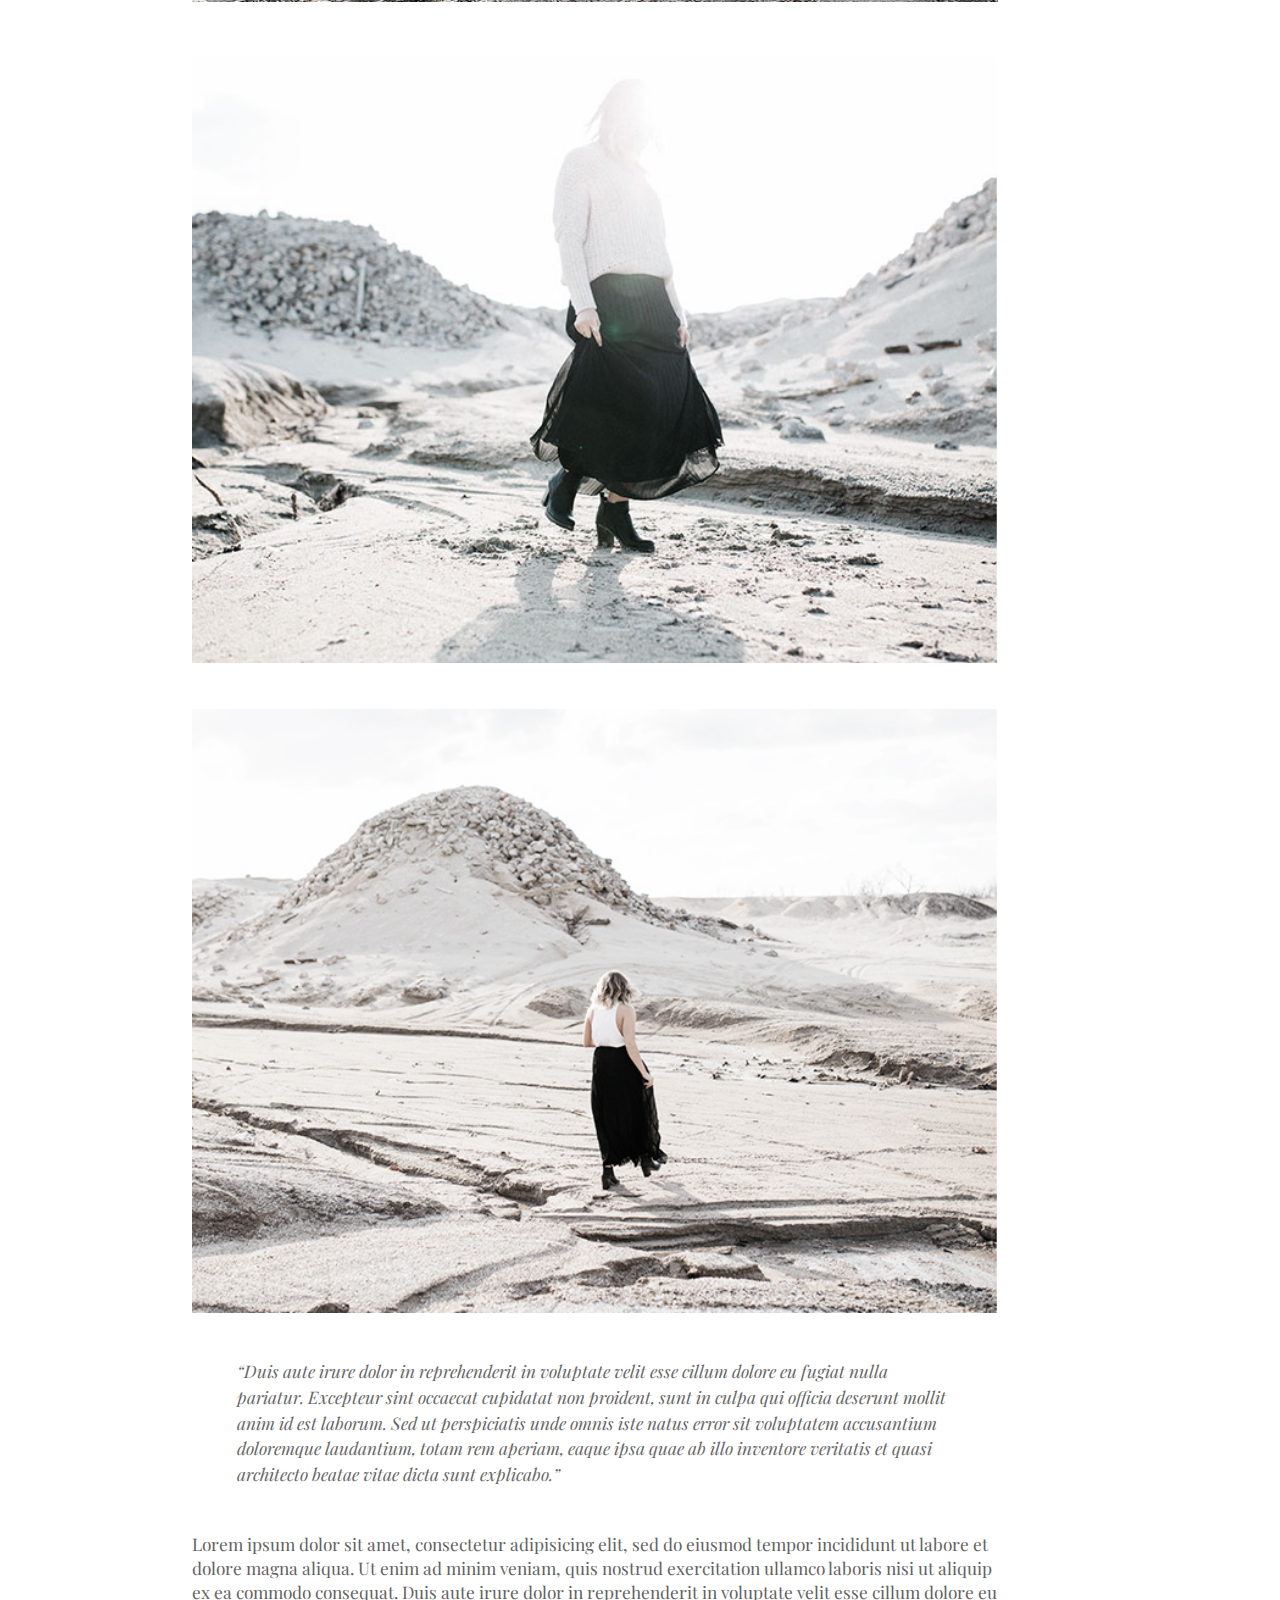
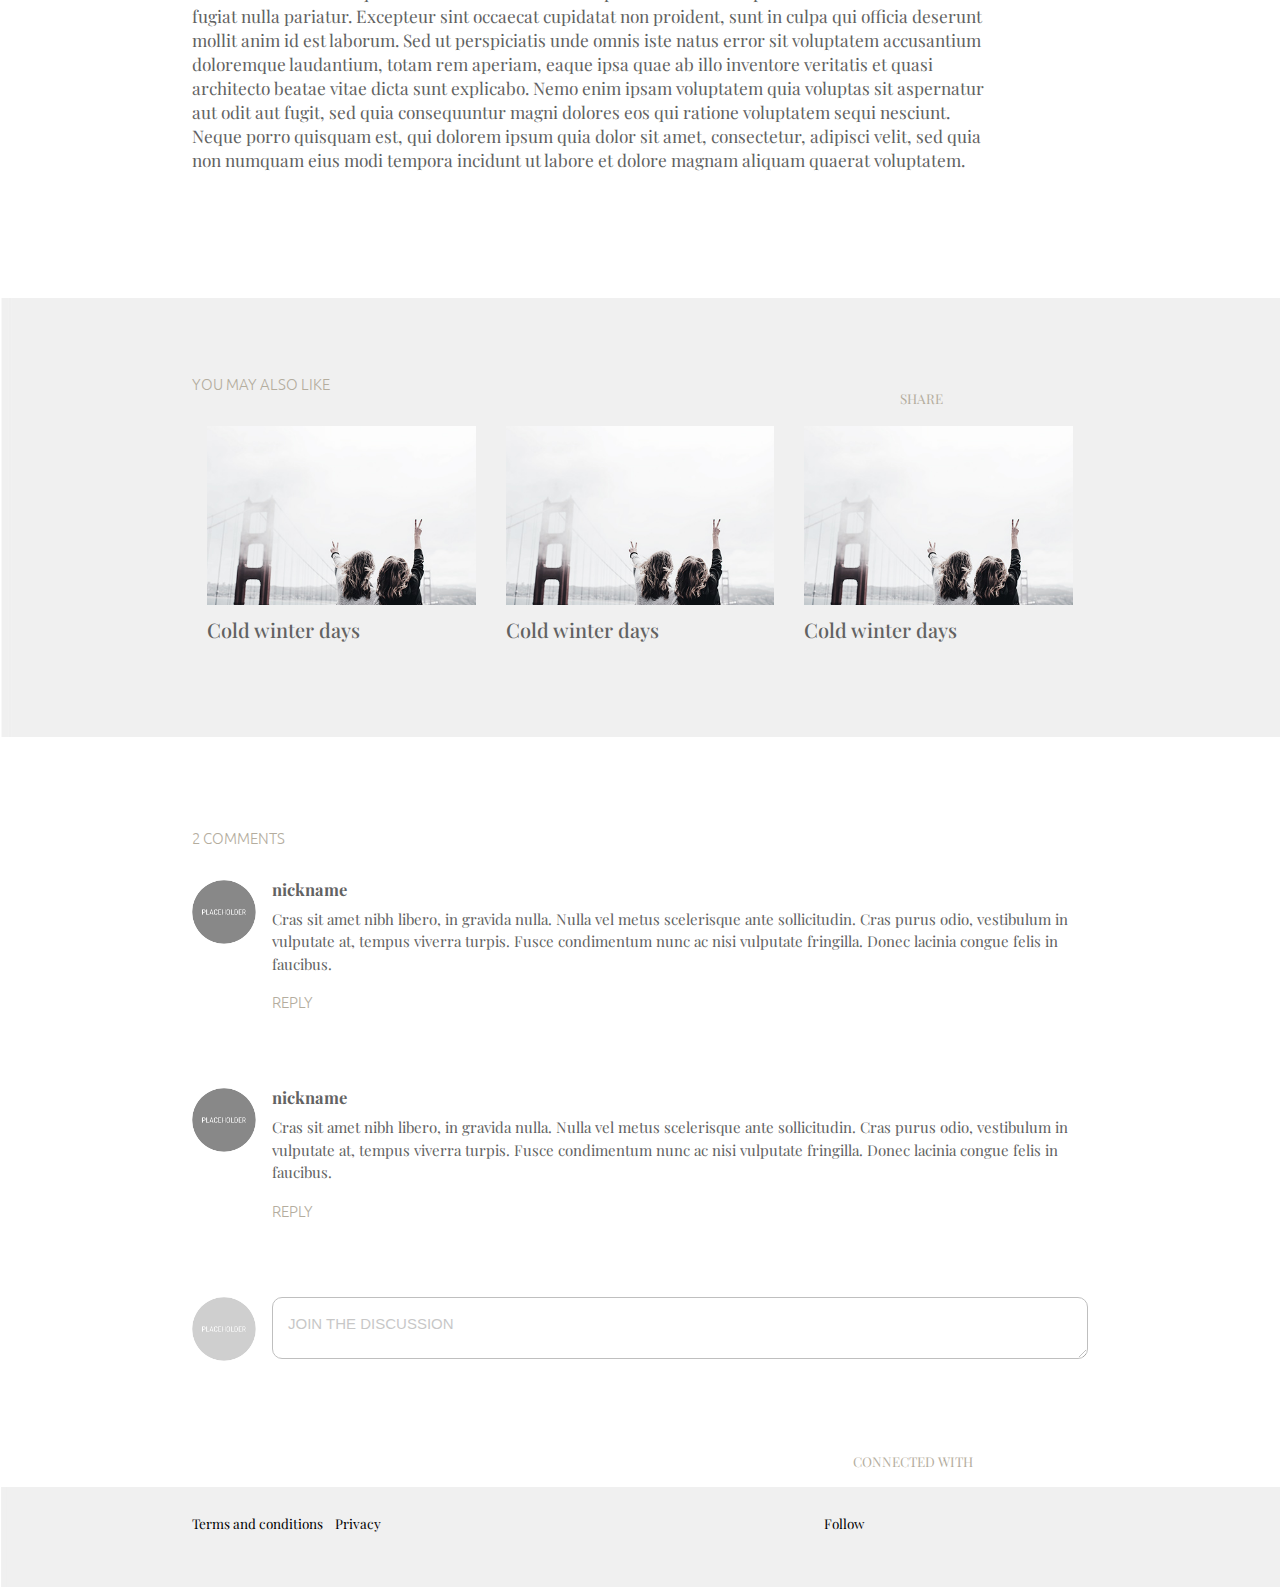
==== commit 328eb8a5: "minimo" ====
--- a/post.html
+++ b/post.html
@@ -166,17 +166,15 @@
 	<!--===================================  -->
 	<footer>
             <div class="container d-flex justify-content-between">
-                <div class="terms-info">
+                <div class="terms-info d-flex align-items-baseline justify-content-start">
                         <ul>
-                            <li><a href="#" class="footer-link">Terms and conditions</a></li>
+                            <li><a href="#" class="footer-link mr-2">Terms and conditions</a></li>
                             <li><a href="#" class="footer-link">Privacy</a></li>
                         </ul>
                 </div>
-                <div class="social-media">
+                <div class="social-media d-flex align-items-baseline justify-content-center">
+                    <p class="mr-3">Follow</p>
                     <ul>
-                        <li class="mr-5">
-                            Follow
-                        </li>
                         <li>
                             <a href="#" class="footer-link mr-2">
                                 <i class="fab fa-facebook-f"></i>
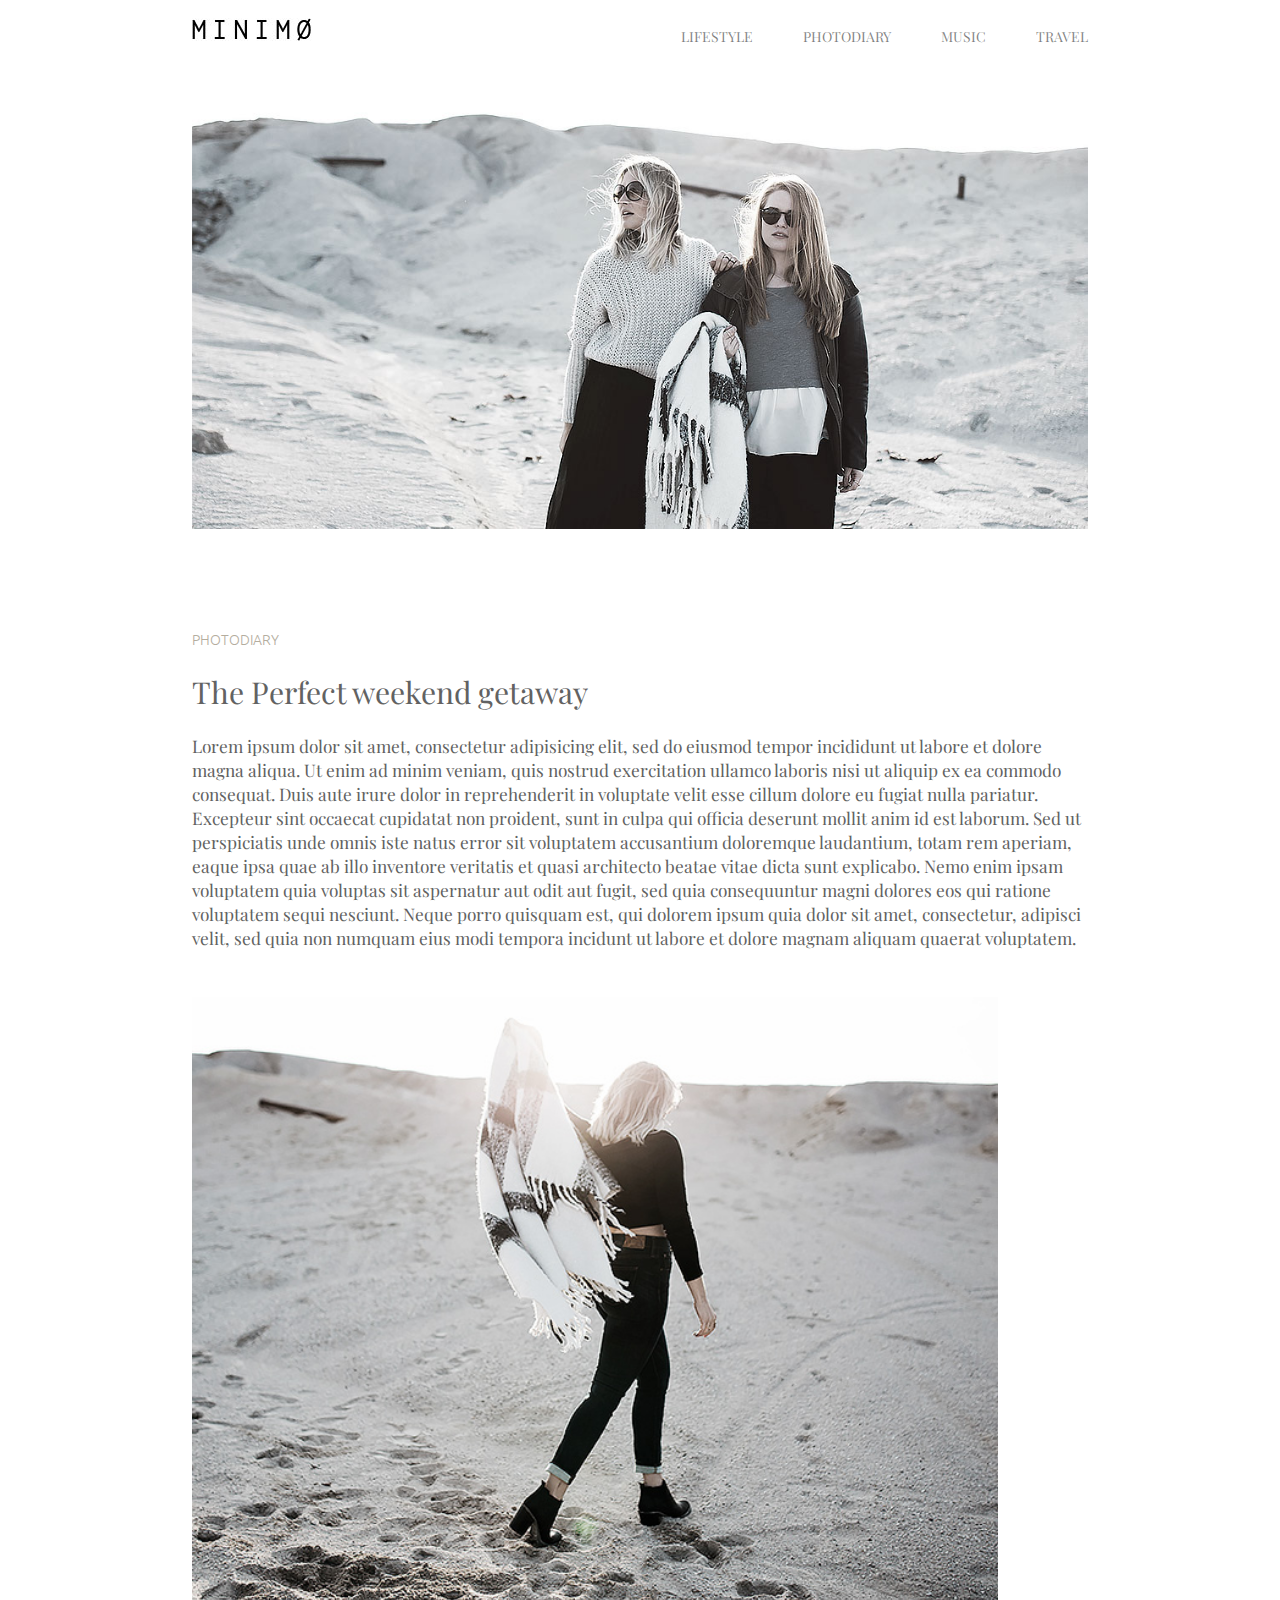
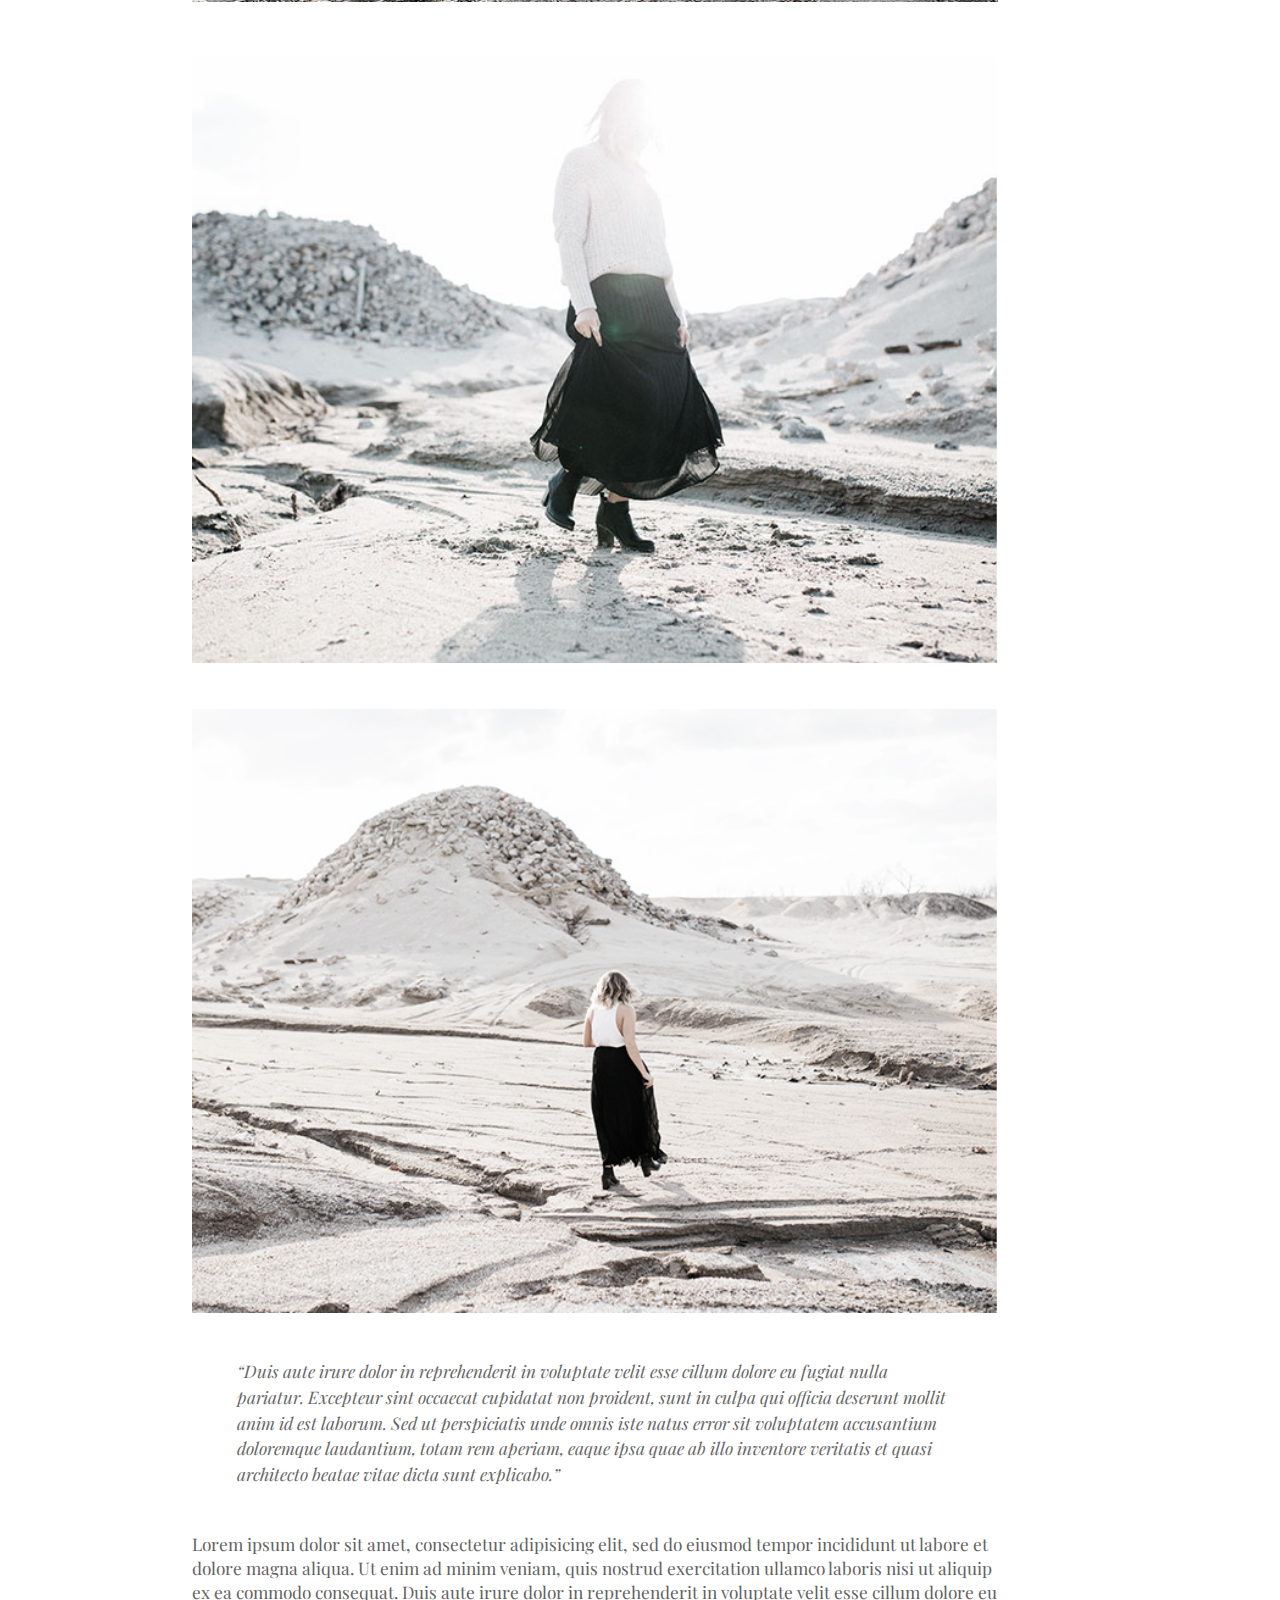
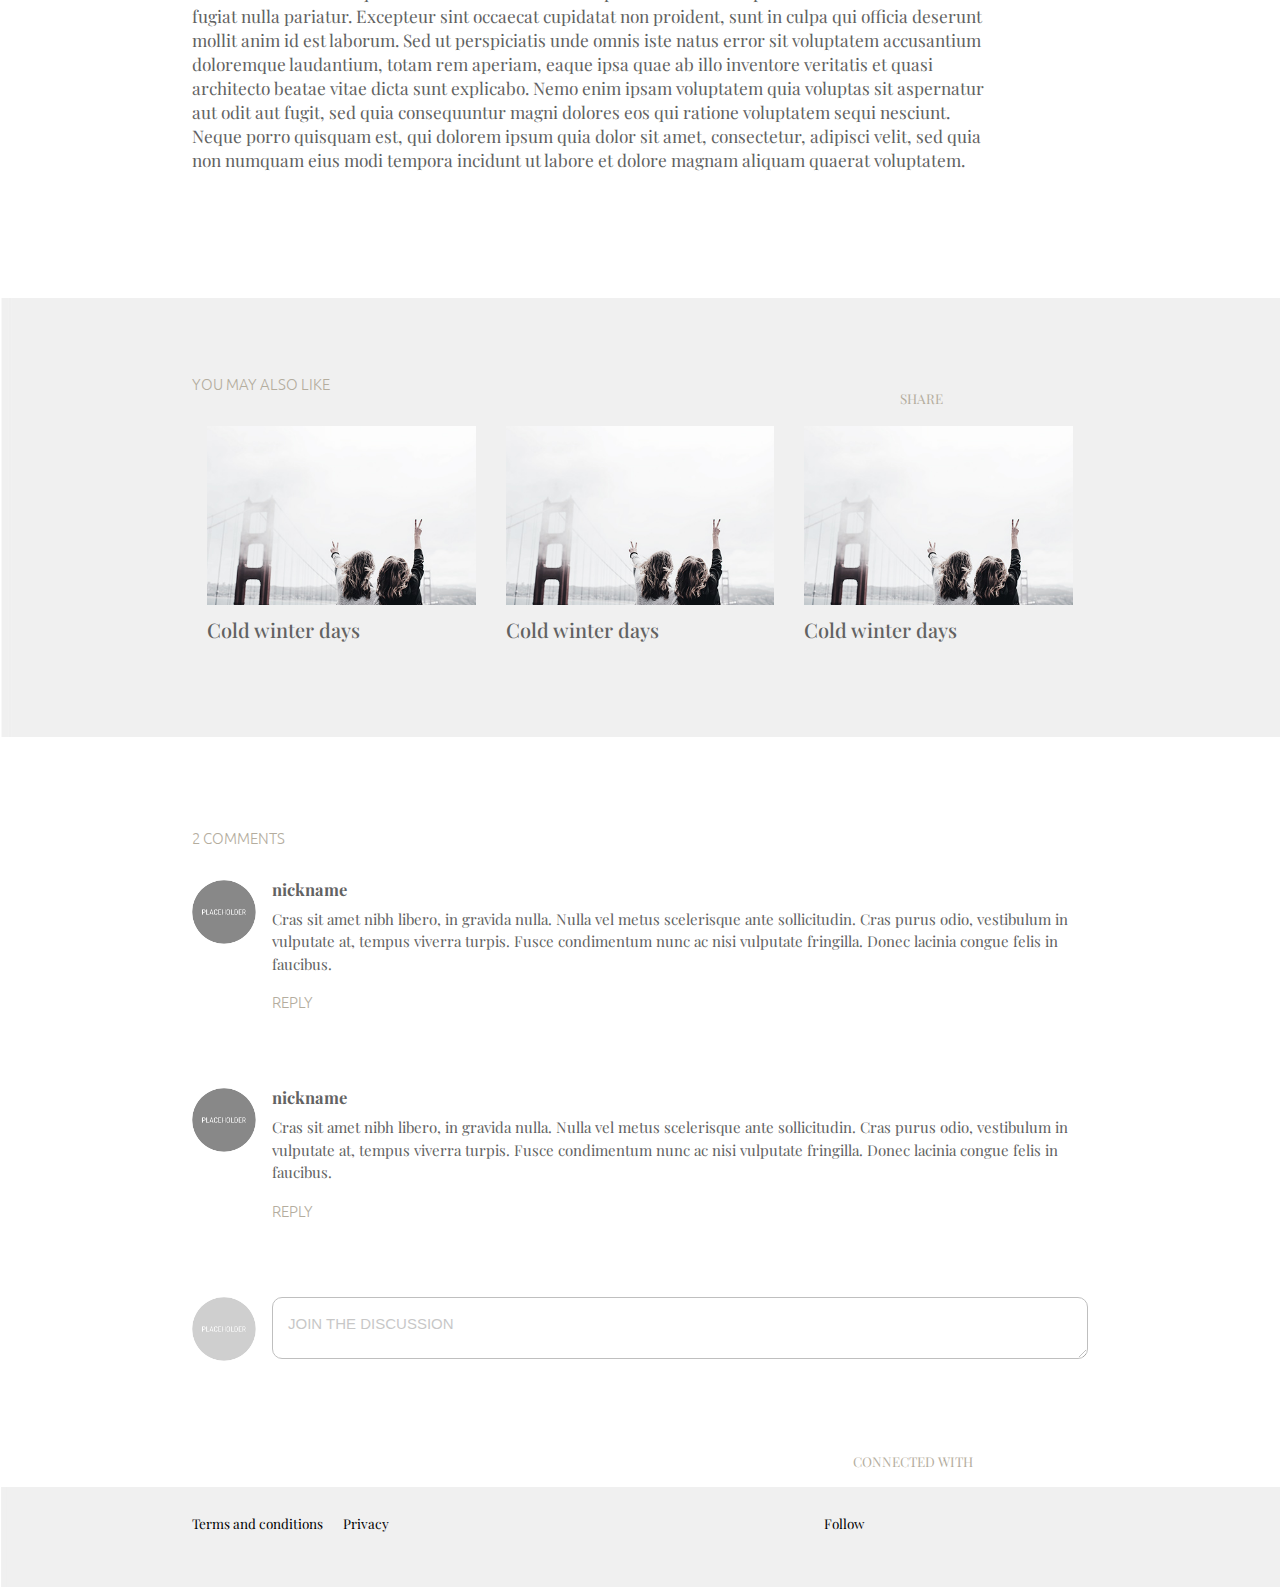
==== commit 69233262: "minimo" ====
--- a/post.html
+++ b/post.html
@@ -168,7 +168,7 @@
             <div class="container d-flex justify-content-between">
                 <div class="terms-info d-flex align-items-baseline justify-content-start">
                         <ul>
-                            <li><a href="#" class="footer-link mr-2">Terms and conditions</a></li>
+                            <li><a href="#" class="footer-link mr-3">Terms and conditions</a></li>
                             <li><a href="#" class="footer-link">Privacy</a></li>
                         </ul>
                 </div>
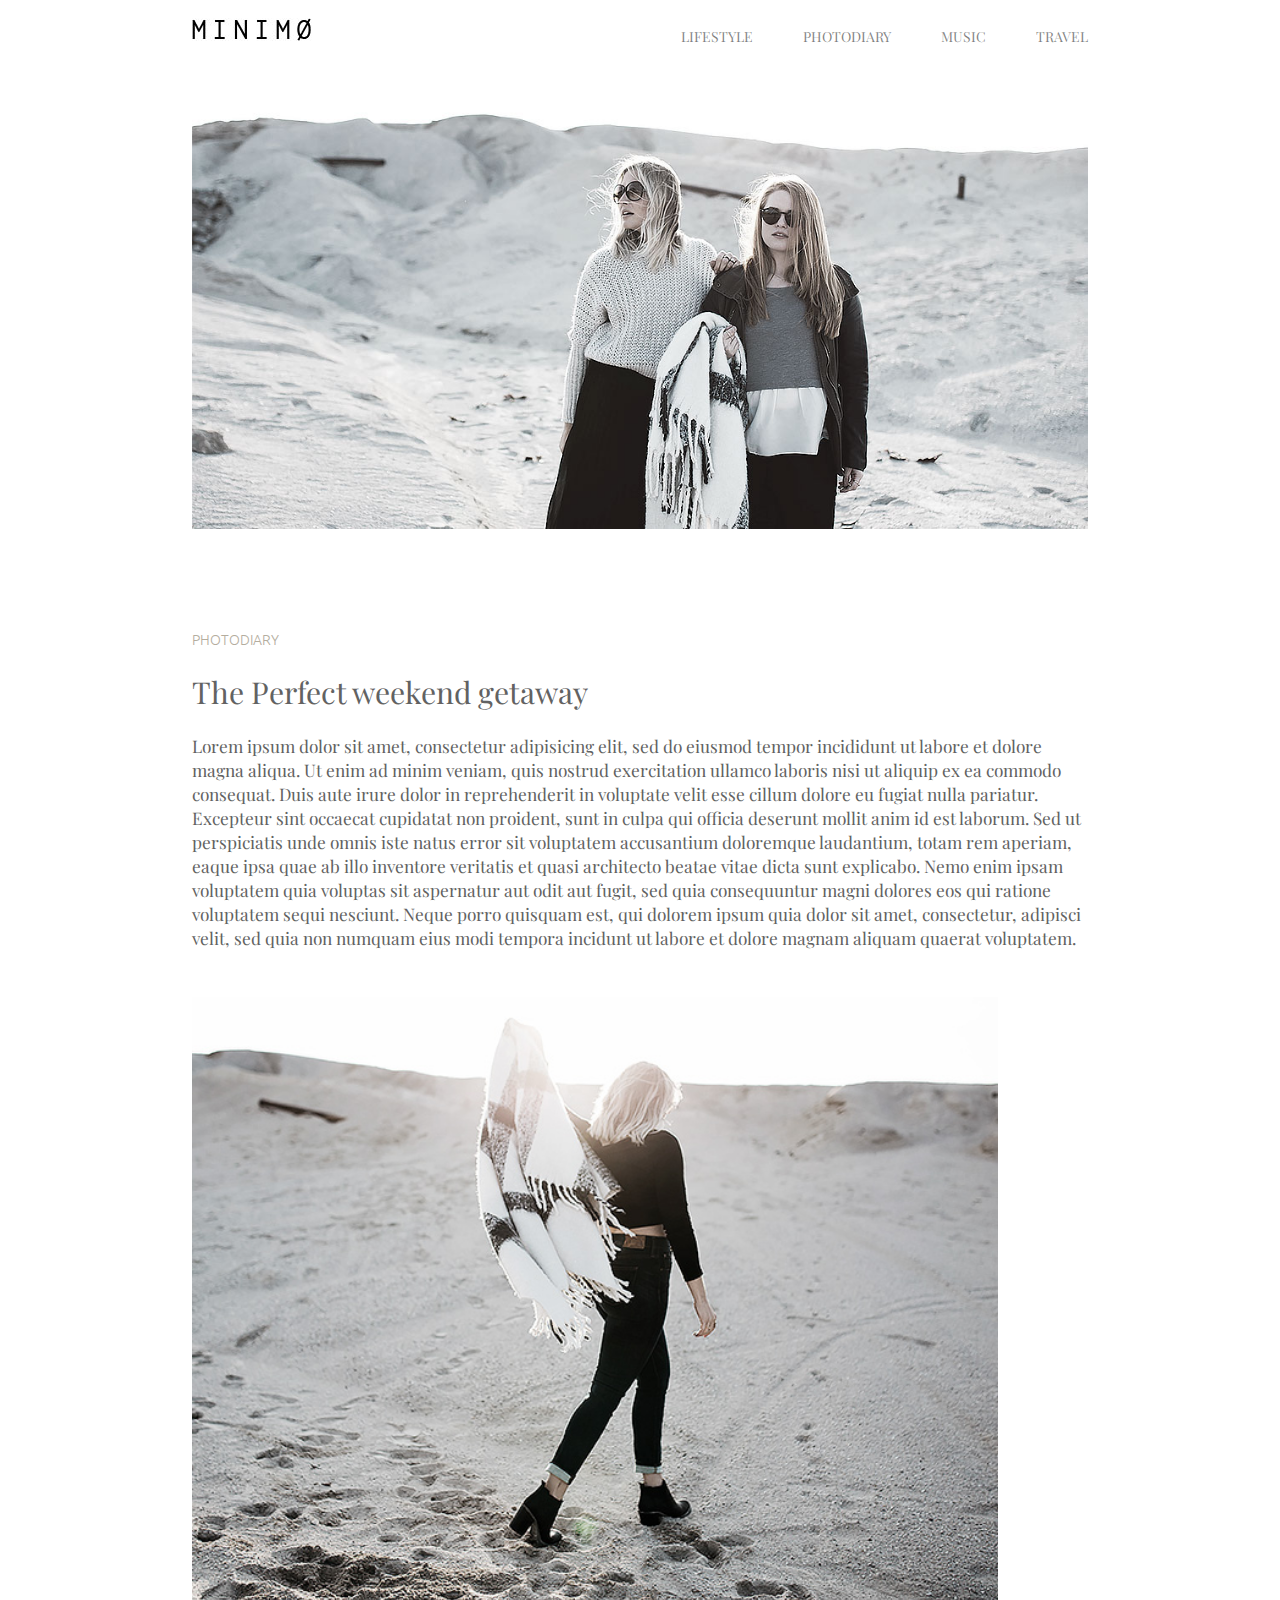
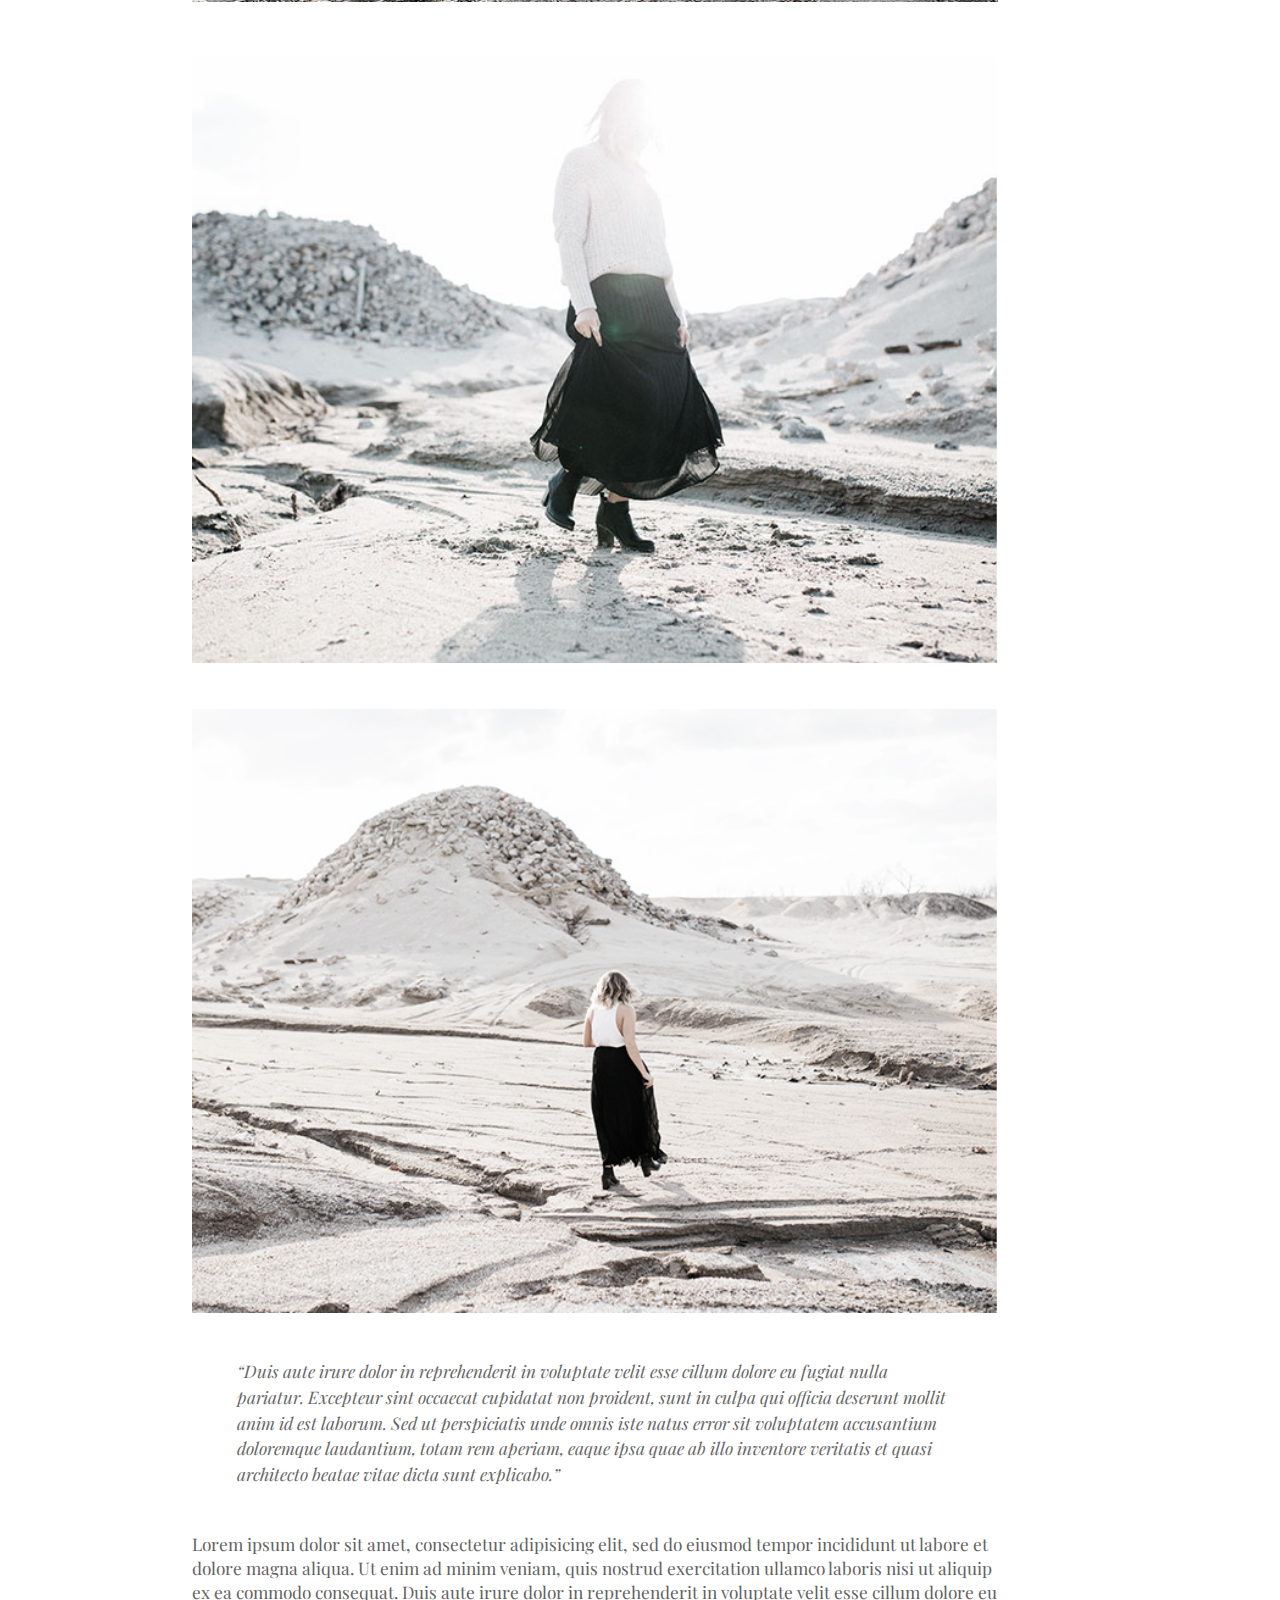
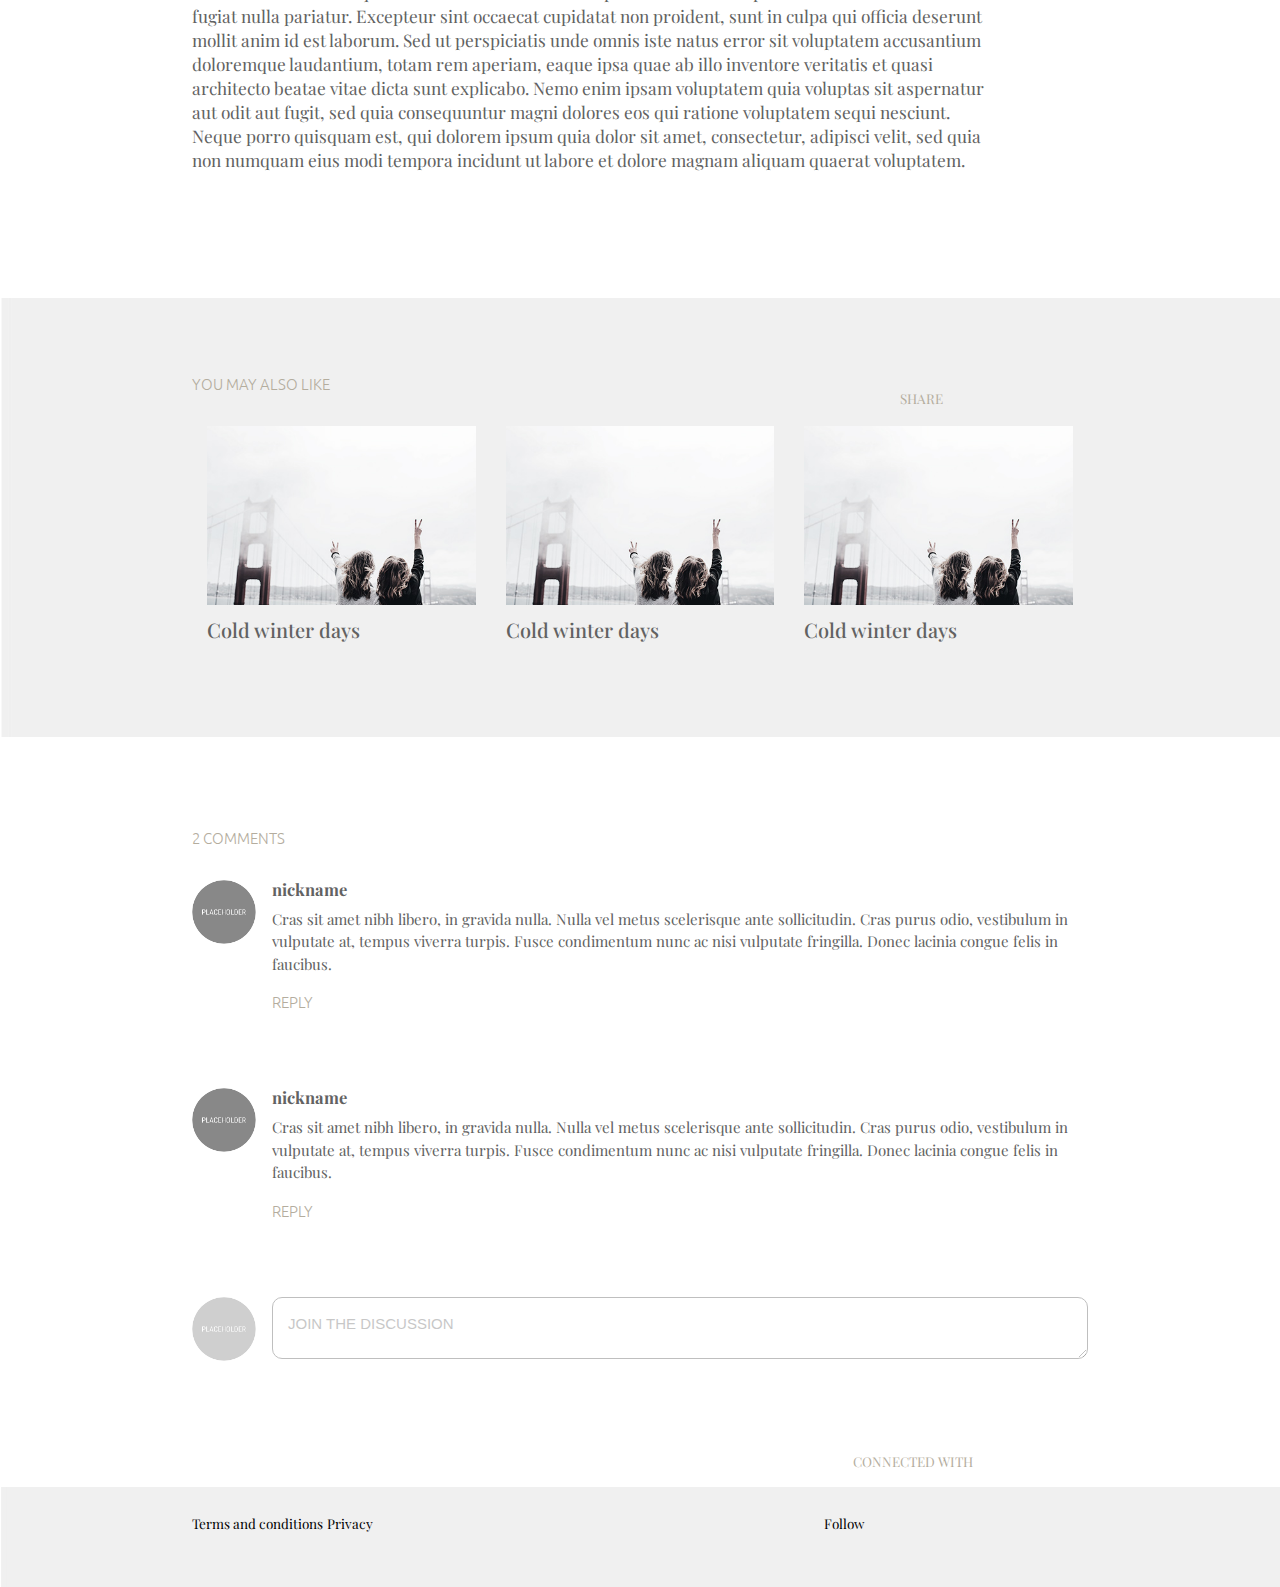
==== commit e14ecf73: "minimo" ====
--- a/post.html
+++ b/post.html
@@ -168,7 +168,7 @@
             <div class="container d-flex justify-content-between">
                 <div class="terms-info d-flex align-items-baseline justify-content-start">
                         <ul>
-                            <li><a href="#" class="footer-link mr-3">Terms and conditions</a></li>
+                            <li><a href="#" class="footer-link">Terms and conditions</a></li>
                             <li><a href="#" class="footer-link">Privacy</a></li>
                         </ul>
                 </div>
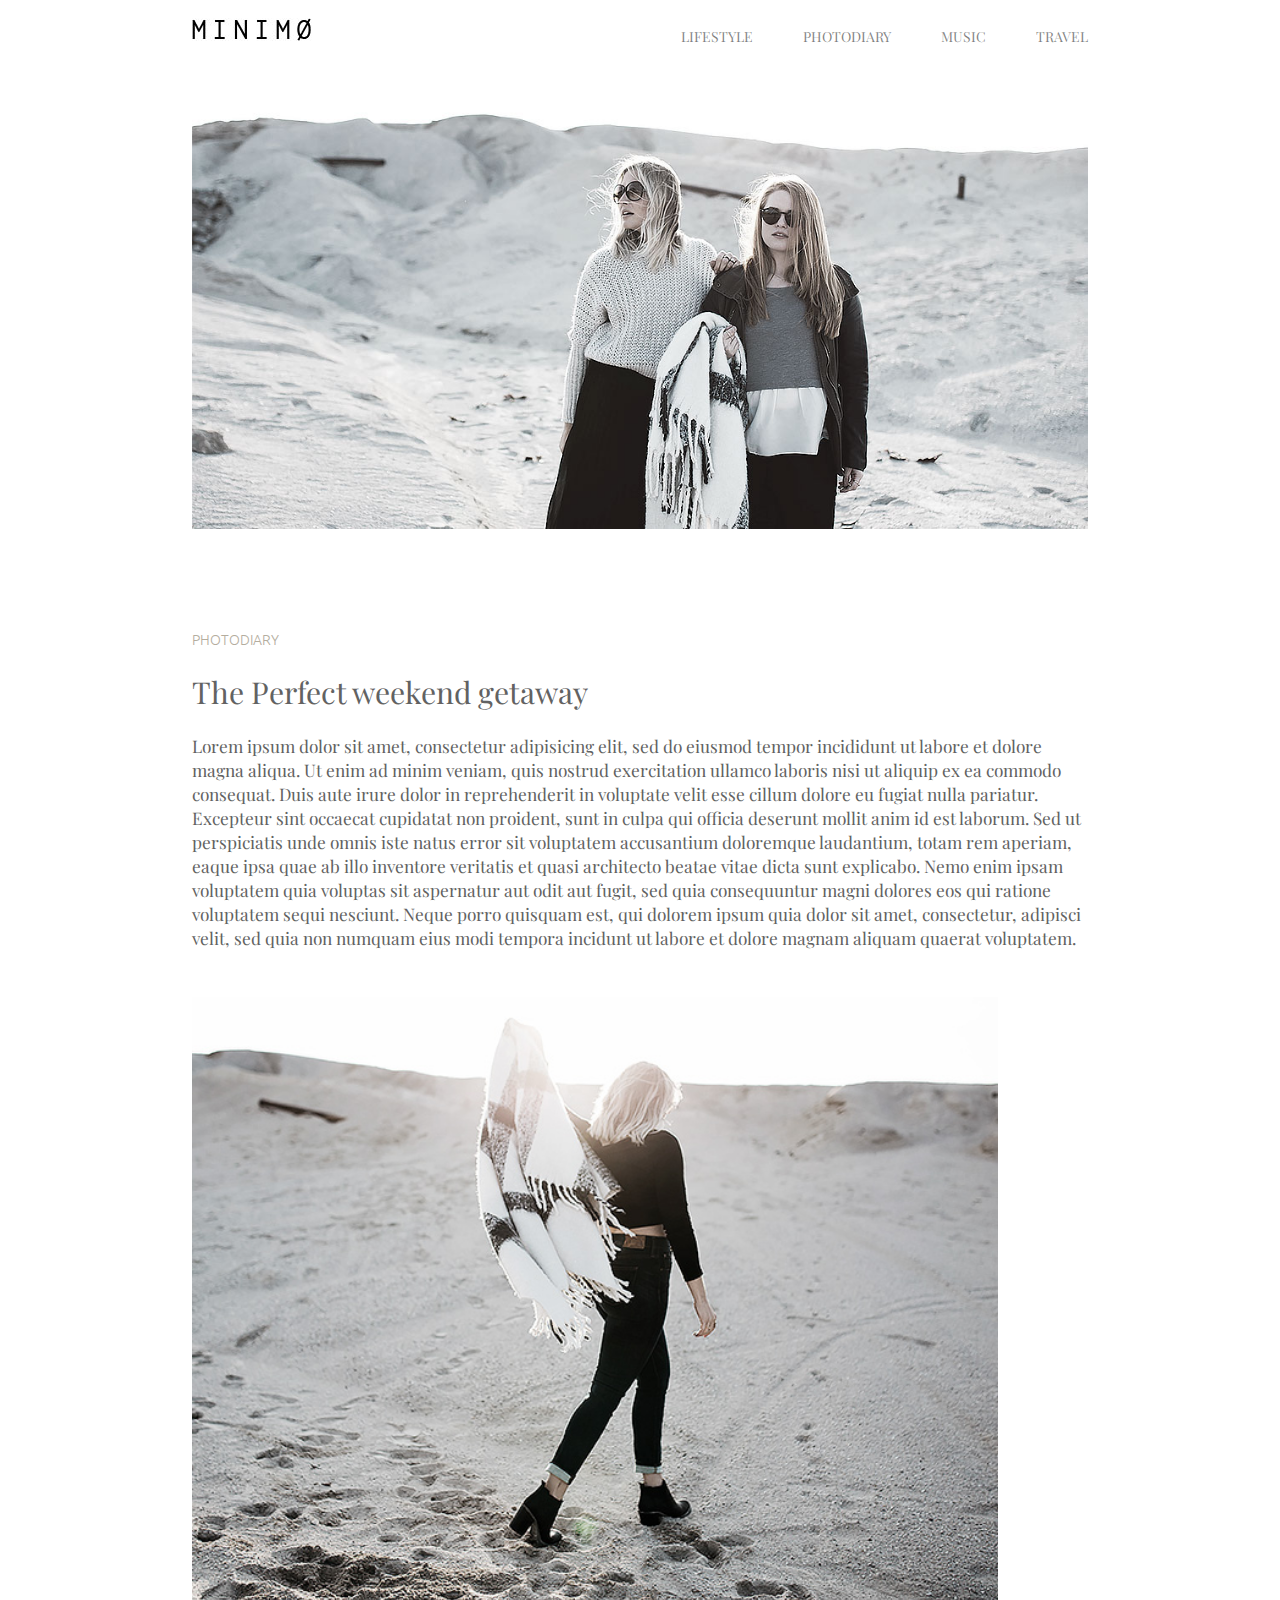
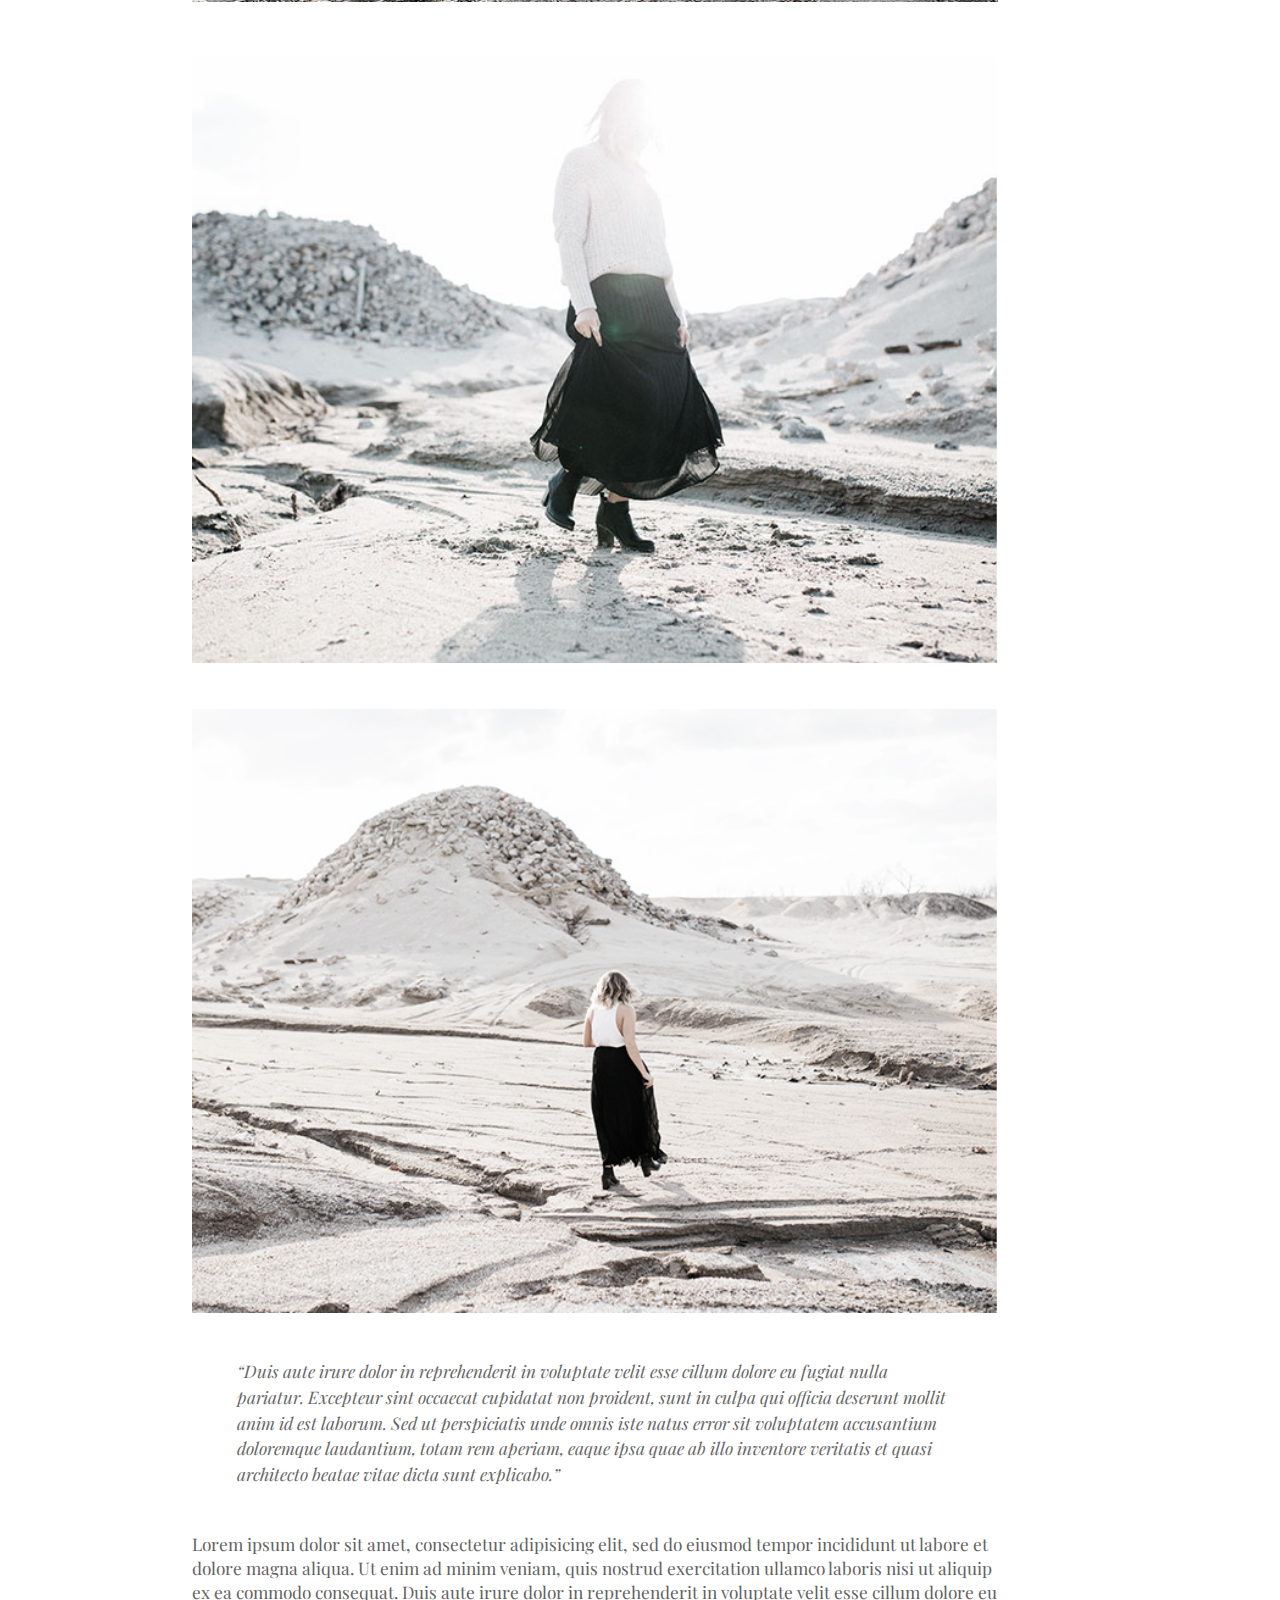
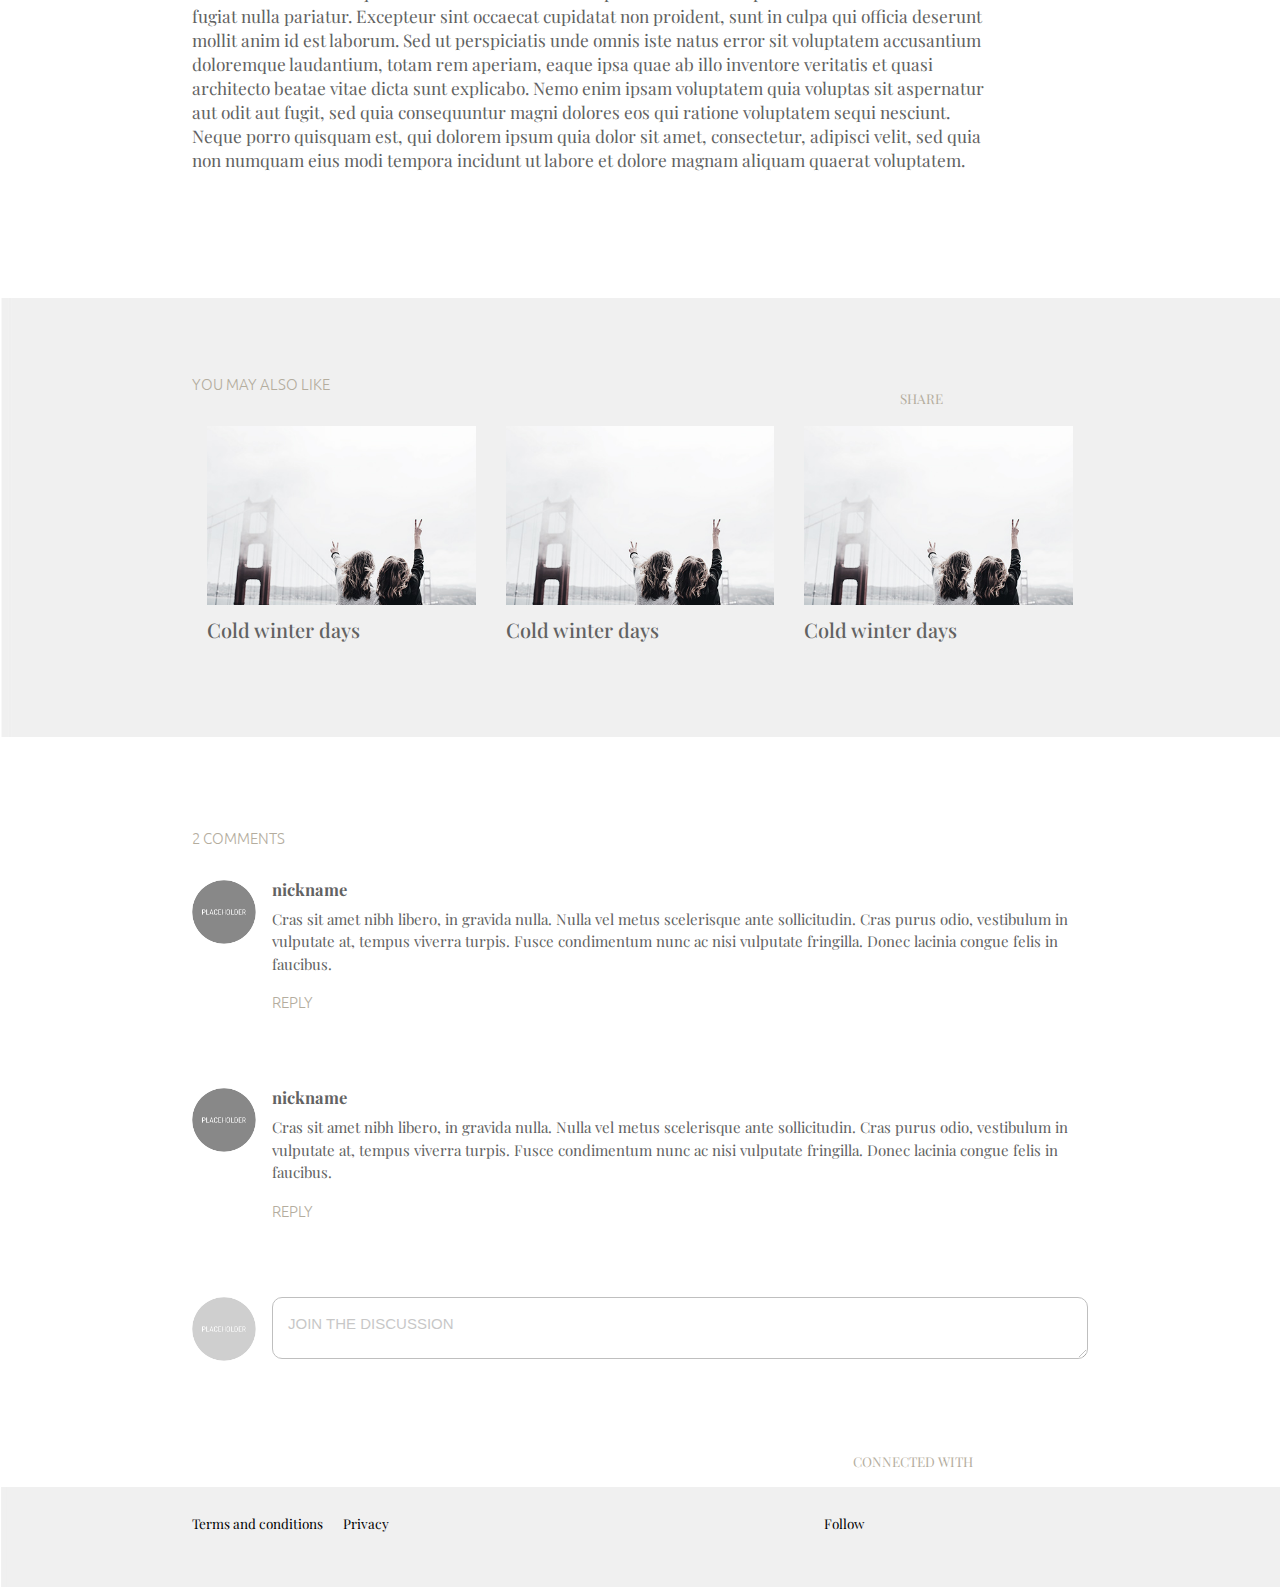
==== commit ee9474aa: "minimo" ====
--- a/post.html
+++ b/post.html
@@ -168,8 +168,8 @@
             <div class="container d-flex justify-content-between">
                 <div class="terms-info d-flex align-items-baseline justify-content-start">
                         <ul>
-                            <li><a href="#" class="footer-link">Terms and conditions</a></li>
-                            <li><a href="#" class="footer-link">Privacy</a></li>
+                            <li><a href="#" class="footer-link mr-3">Terms and conditions</a></li>
+                            <li><a href="#" class="footer-link mr-3">Privacy</a></li>
                         </ul>
                 </div>
                 <div class="social-media d-flex align-items-baseline justify-content-center">
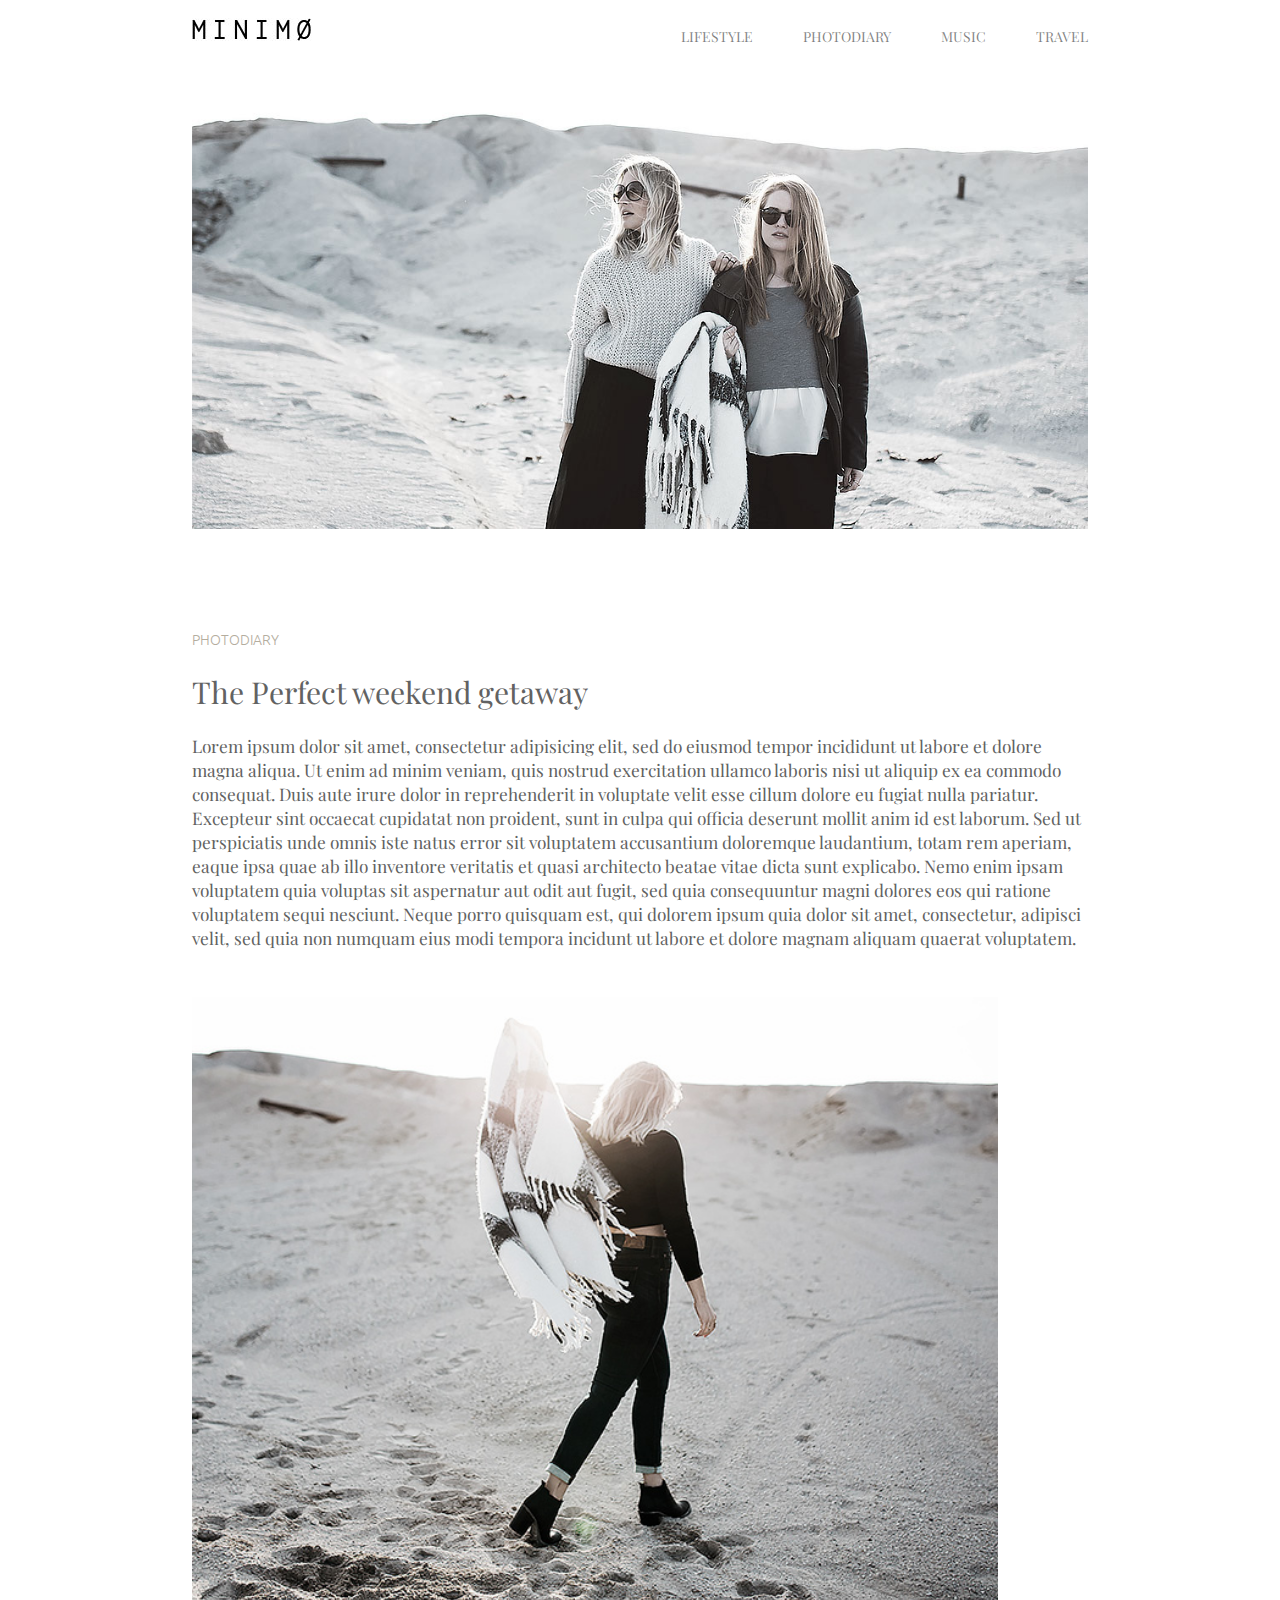
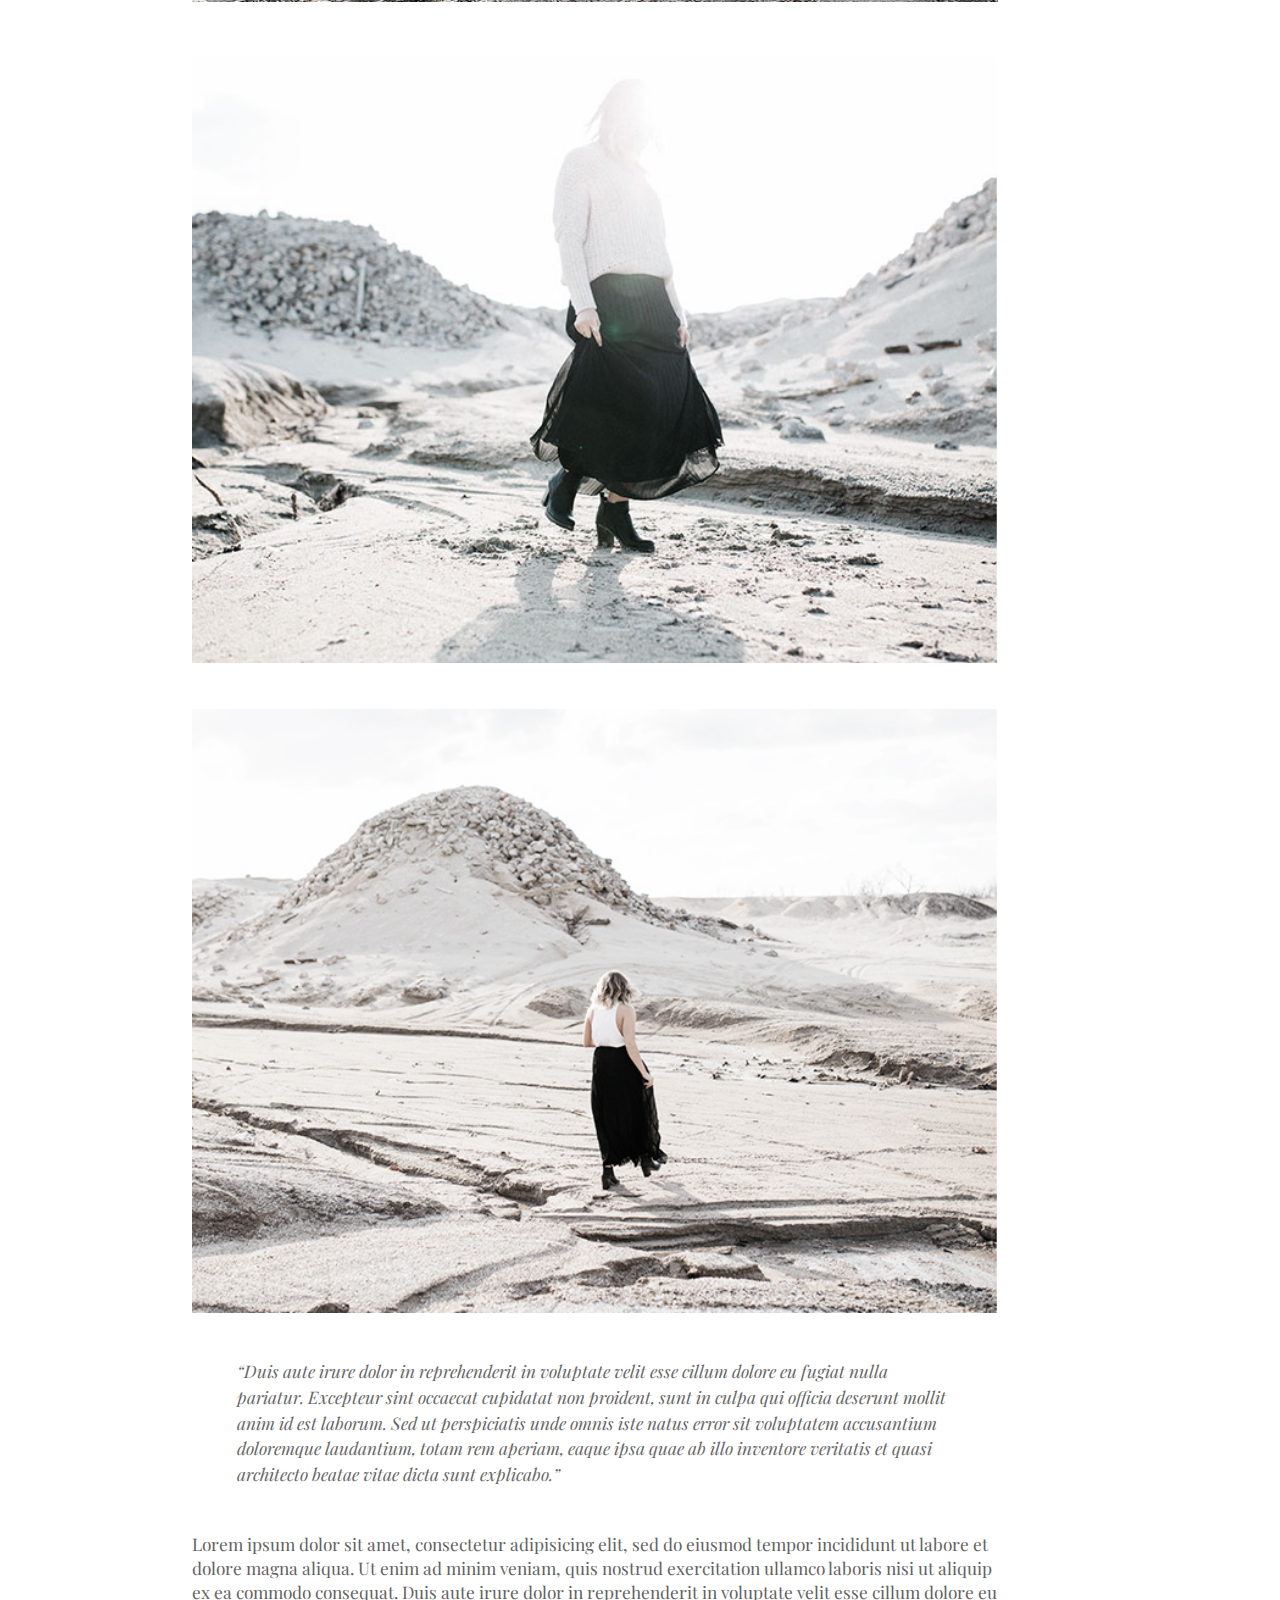
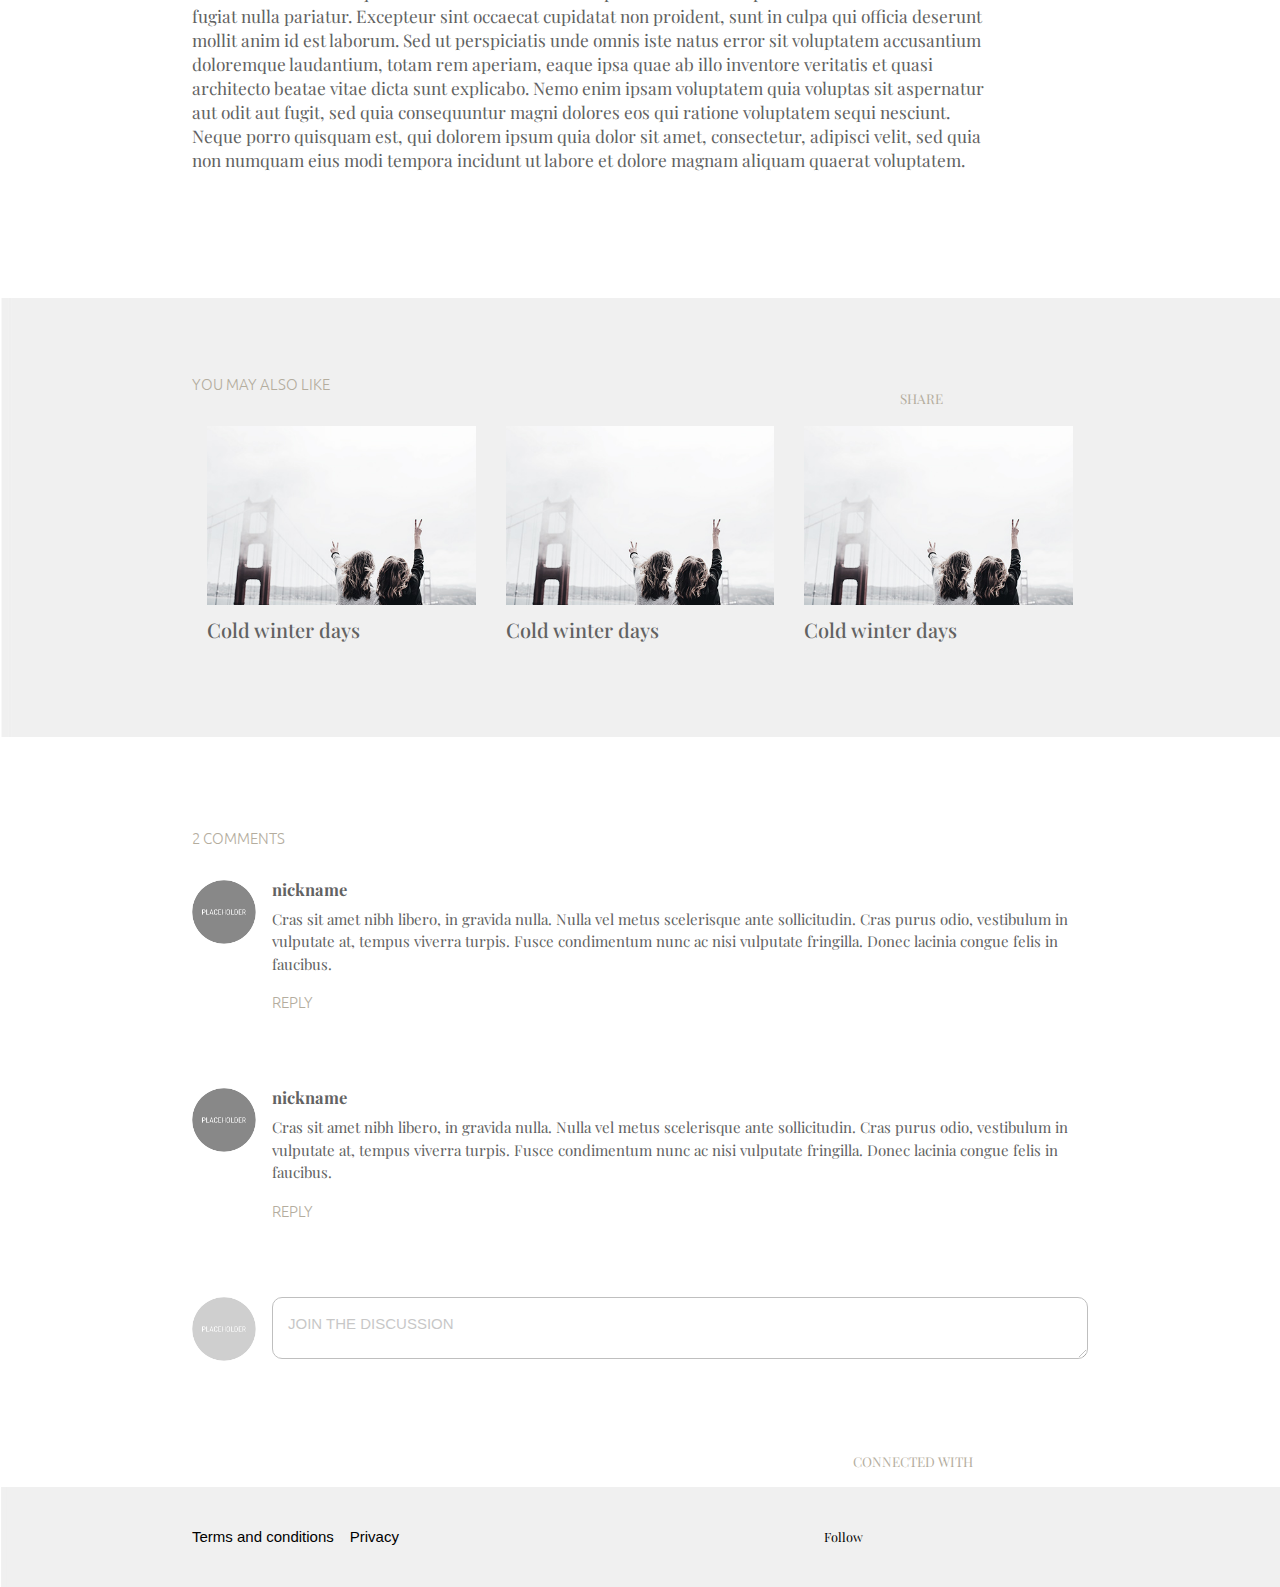
==== commit 65adaed4: "minimo" ====
--- a/post.html
+++ b/post.html
@@ -165,12 +165,12 @@
 	<!-- FOOTER -->
 	<!--===================================  -->
 	<footer>
-            <div class="container d-flex justify-content-between">
-                <div class="terms-info d-flex align-items-baseline justify-content-start">
-                        <ul>
-                            <li><a href="#" class="footer-link mr-3">Terms and conditions</a></li>
-                            <li><a href="#" class="footer-link mr-3">Privacy</a></li>
-                        </ul>
+            <div class="container d-flex">
+                <div class="terms-info w-100">
+                    <div class="d-flex justify-content-md-start w-100 flex-wrap ">
+                        <div class="mb-2 pl-0"><a href="#" class="footer-link mr-3">Terms and conditions</a></div>
+                        <div class="w-auto"><a href="#" class="footer-link">Privacy</a></div>
+                    </div>
                 </div>
                 <div class="social-media d-flex align-items-baseline justify-content-center">
                     <p class="mr-3">Follow</p>
--- a/minimo.css
+++ b/minimo.css
@@ -233,7 +233,7 @@
 /* FOOTER */
 /* ============================ */
 footer {
-	padding-top: 2%;
+	padding-top: 3%;
 	width: 100%;
 	height: 100px;
 	background: url("images//formbg.jpg") no-repeat;
@@ -244,12 +244,11 @@
 	width: 100%;
 }
 
-.terms-info li,
 .social-media li,
 .social-media p {
 	list-style-type: none;
 	display: inline-block;
-	font-size: .9em;
+	font-size: 85%;
 	line-height: 20px;
 	color: black;
 	font-family: "Playfair Display";
@@ -265,6 +264,7 @@
 	padding-top: 30px;
 	height: 100%;
 	padding: 0;
+	margin: 0;
 }
 
 .footer-link {
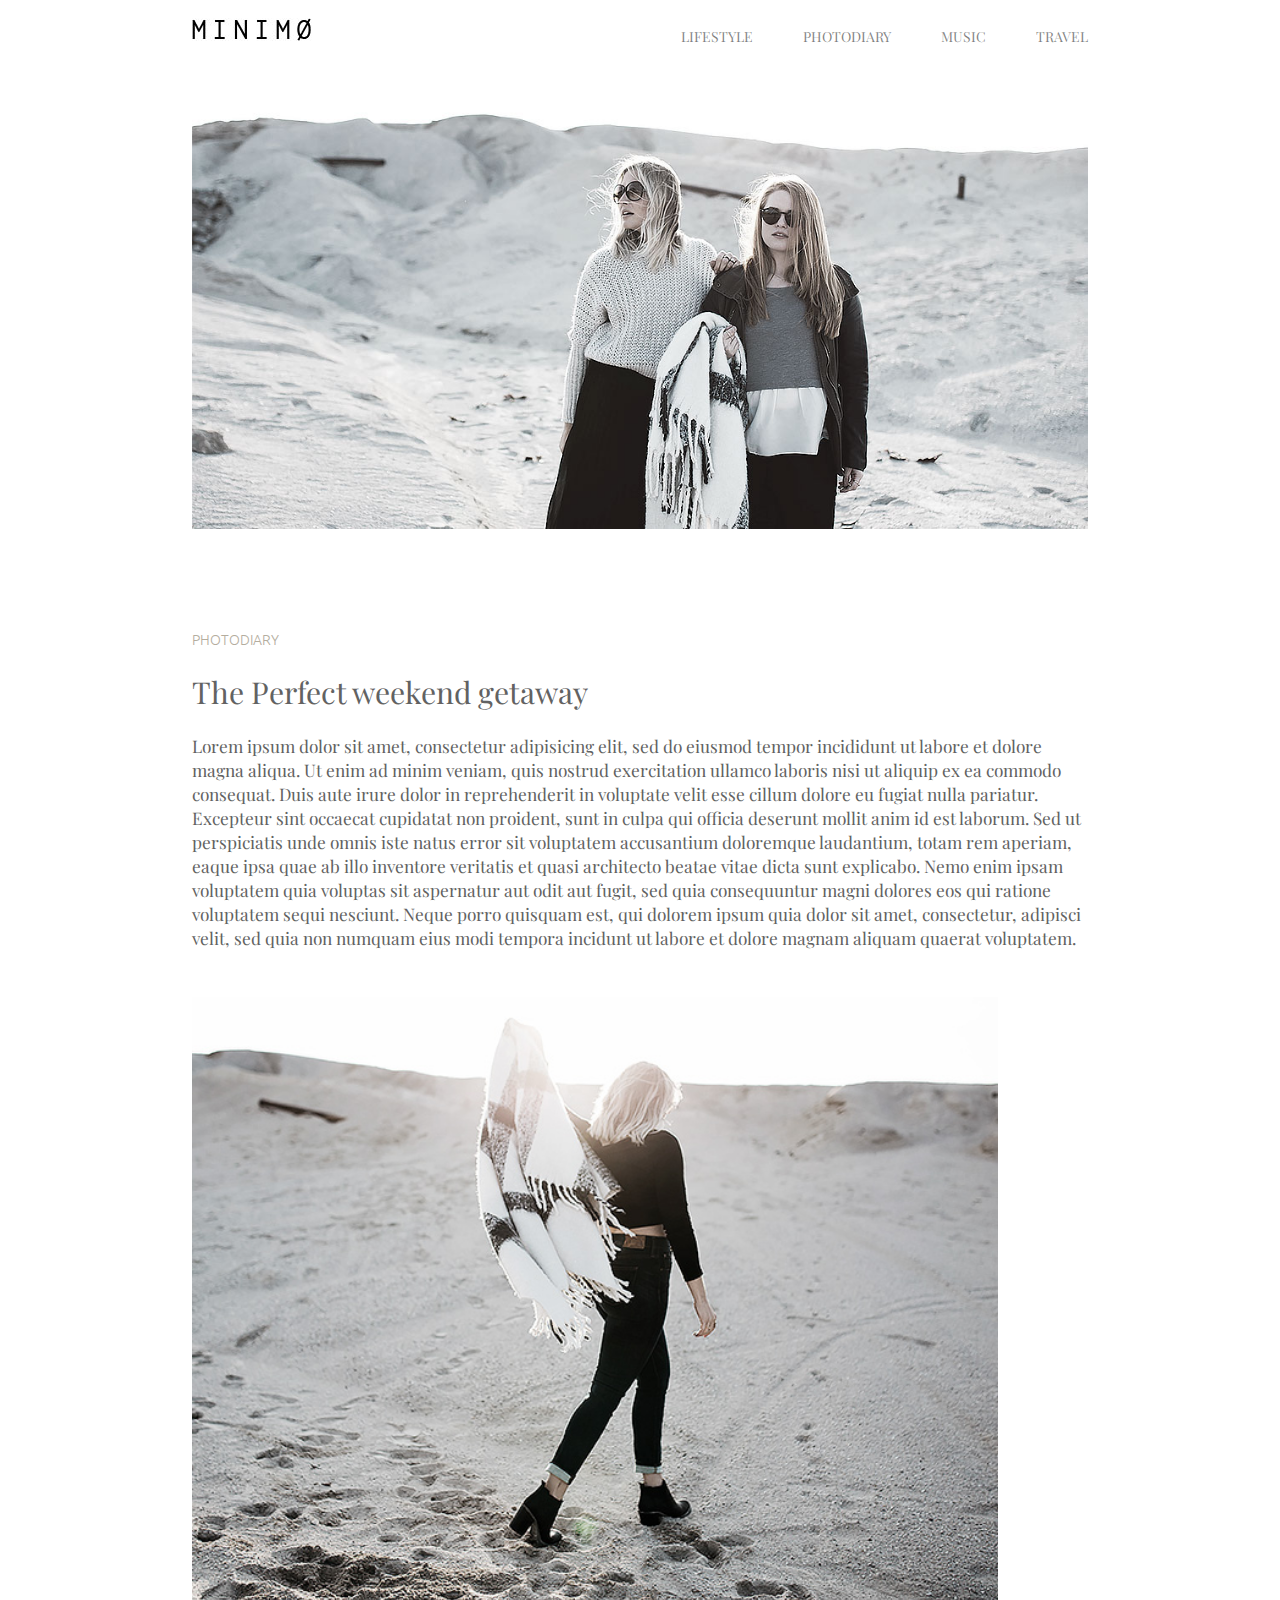
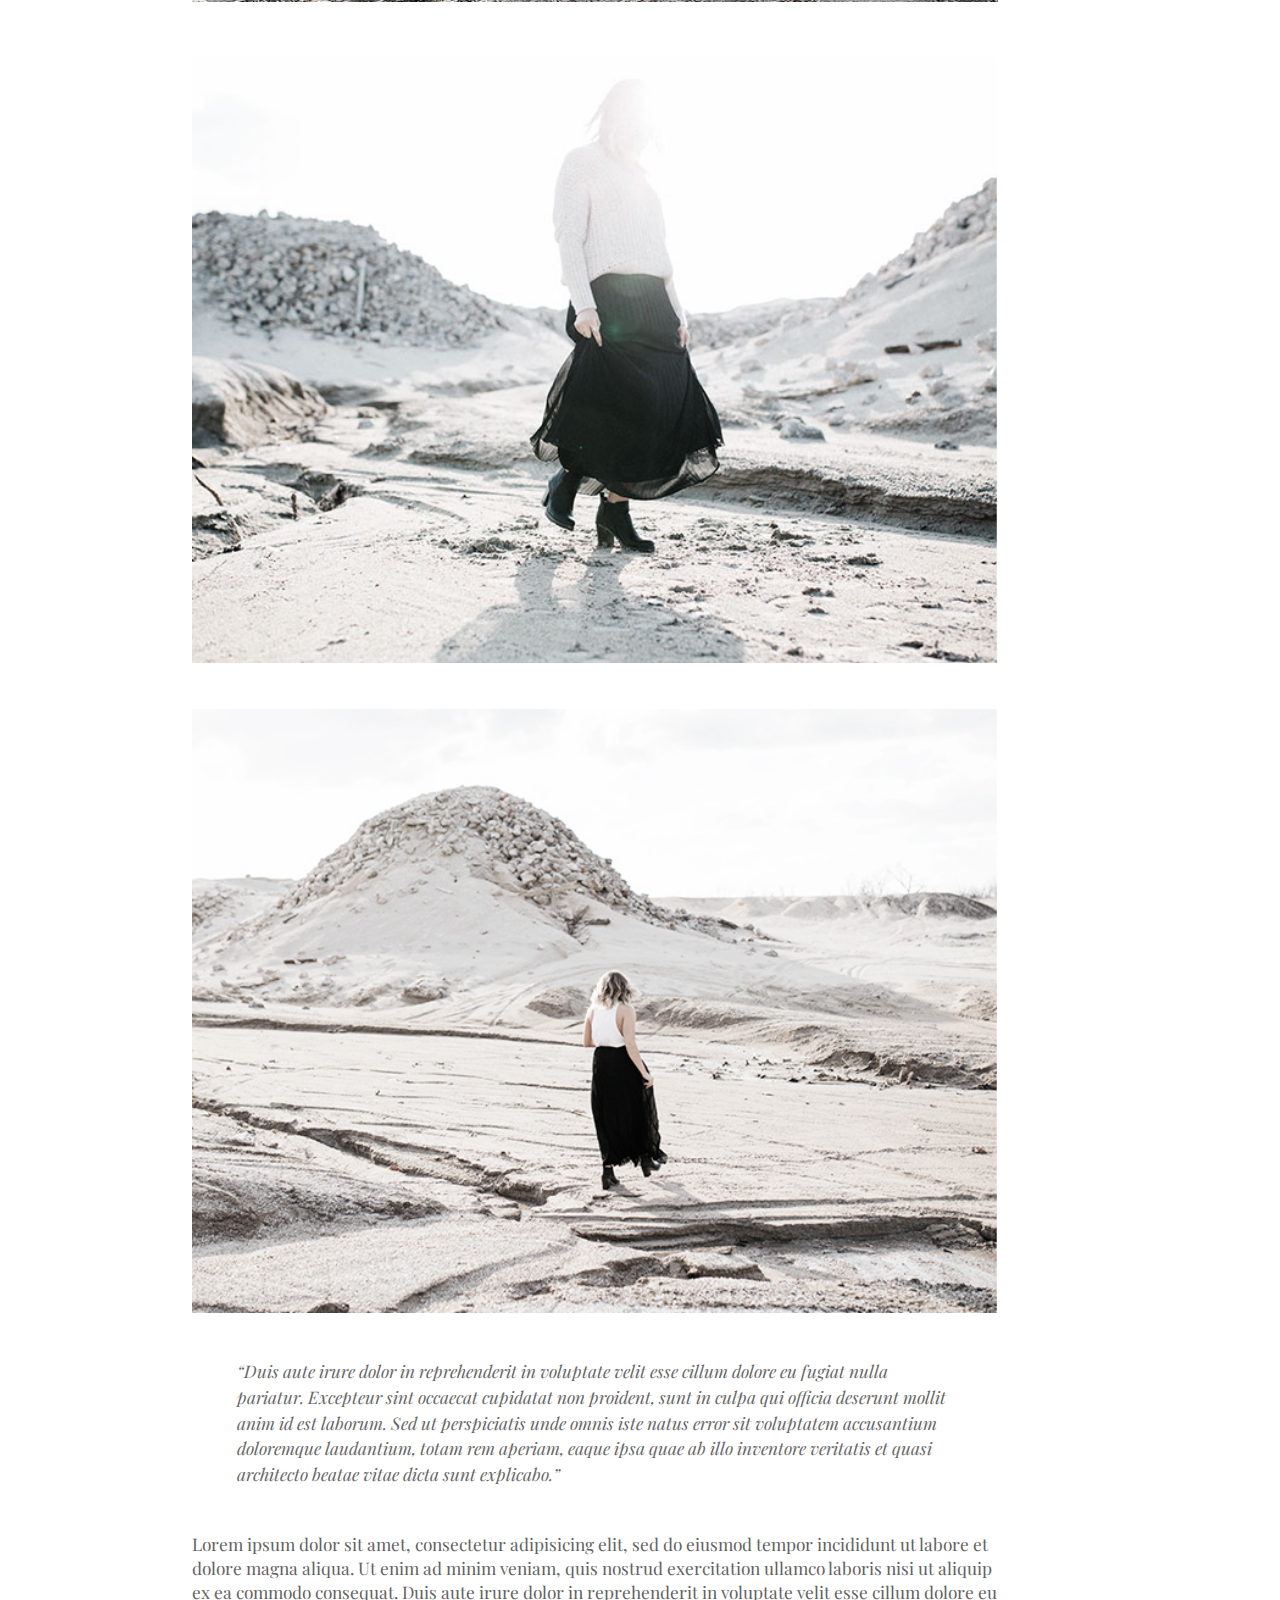
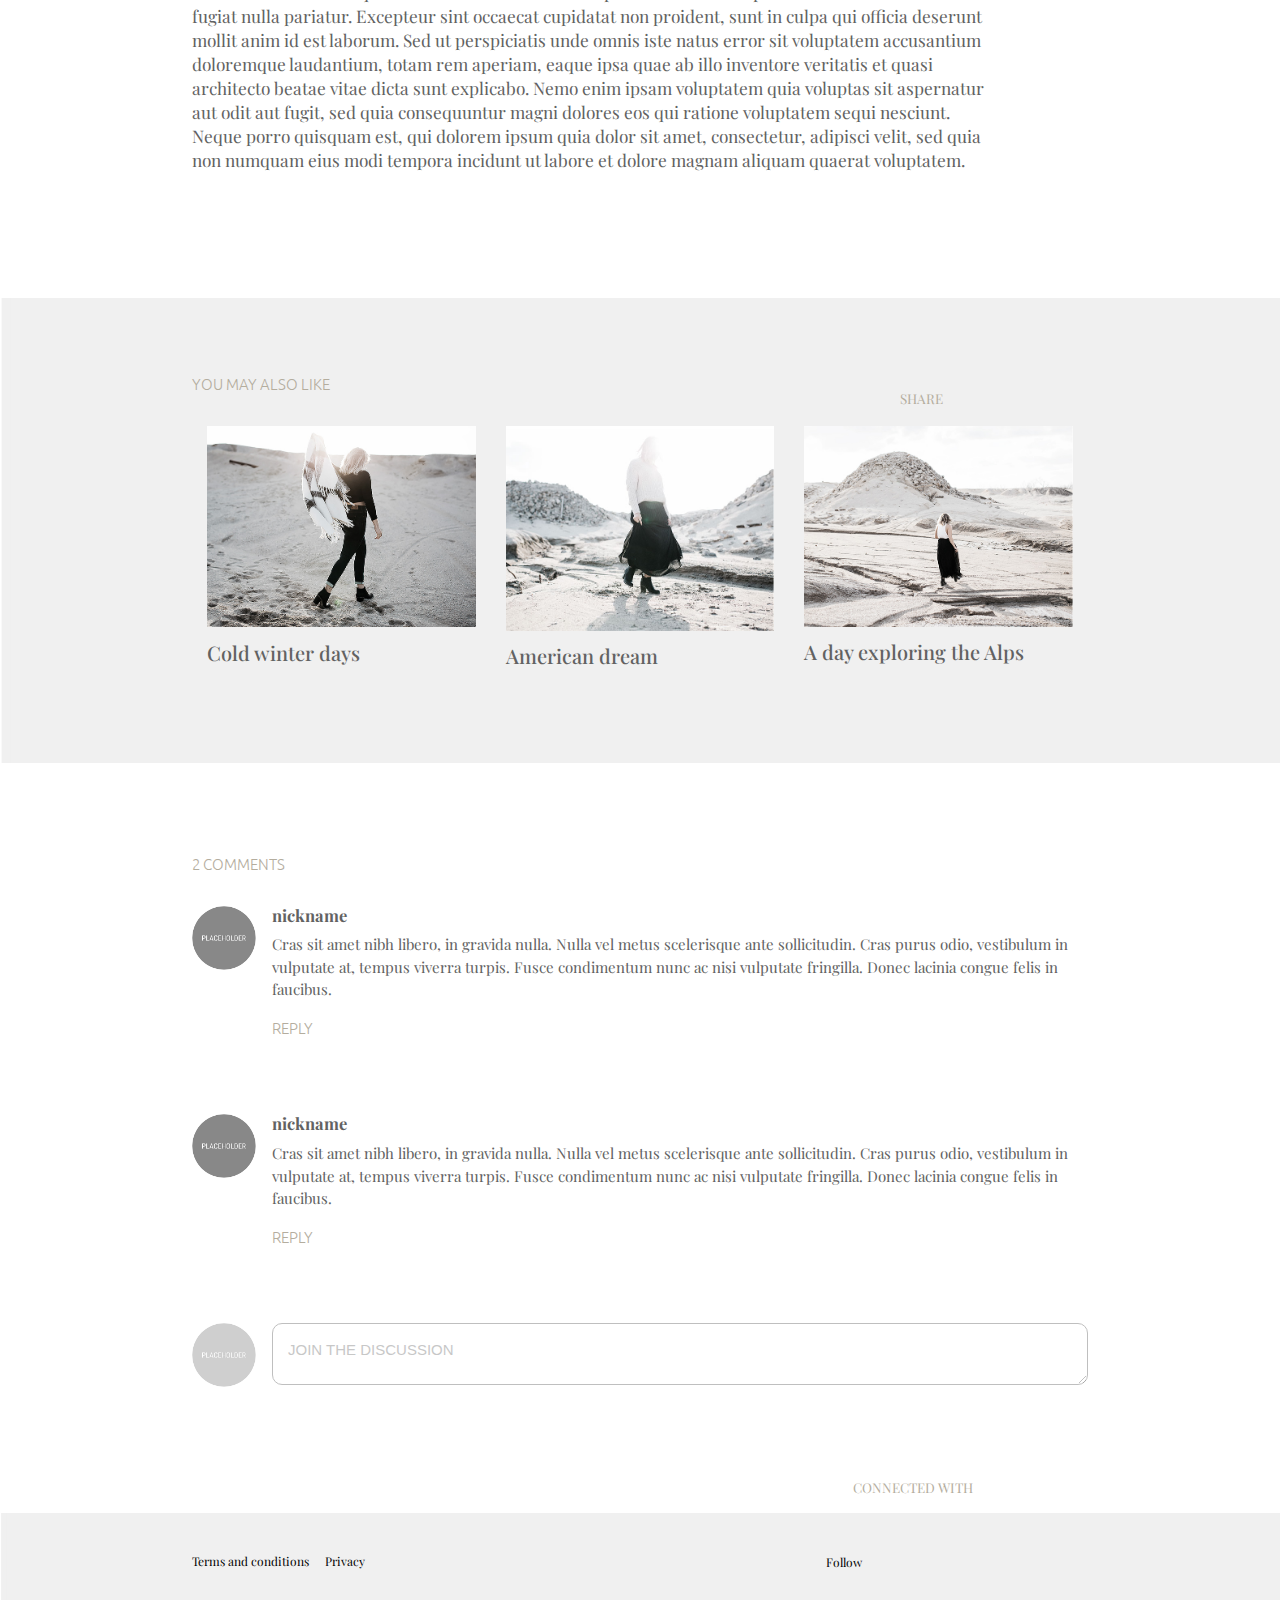
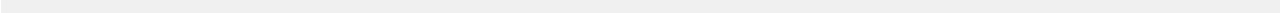
==== commit 3c09ac99: "minimo" ====
--- a/post.html
+++ b/post.html
@@ -101,20 +101,20 @@
             <div class="row">
                 <div class="col-md-4 col-sm-12 col-xs-12">
                     <div class="card-minimal">
-                        <img src="images/3.jpg" class="related-image">
+                        <img src="images/7.jpg" class="related-image">
                         <h5>Cold winter days</h5>
                     </div>
                 </div>
                 <div class="col-md-4 col-sm-12 col-xs-12">
                     <div class="card-minimal">
-                        <img src="images/3.jpg" class="related-image">
-                        <h5>Cold winter days</h5>
+                        <img src="images/8.jpg" class="related-image">
+                        <h5>American dream</h5>
                     </div>
                 </div>
                 <div class="col-md-4 col-sm-12 col-xs-12">
                     <div class="card-minimal">
-                        <img src="images/3.jpg" class="related-image">
-                        <h5>Cold winter days</h5>
+                        <img src="images/9.jpg" class="related-image">
+                        <h5>A day exploring the Alps</h5>
                     </div>
                 </div>
             </div>
--- a/minimo.css
+++ b/minimo.css
@@ -28,9 +28,14 @@
 /* ============================= */
 /* NAVBAR */
 /* ============================ */
+.navbar-light .navbar-toggler {
+	outline: none;
+}
+
 .navbar {
 	width: 100%;
 }
+
 .nav-link {
 	padding: 10px 0 0 0;
 	width: auto;
@@ -123,11 +128,11 @@
 	margin-bottom: 135px;
 }
 
-.card p {
-	font-style: "Playfair Display";
+.card-text {
 	font-weight: 400;
 	color: #626262;
 	font-size: 0.9em;
+	font-family: "Playfair Display";
 }
 
 .card-body {
@@ -244,11 +249,12 @@
 	width: 100%;
 }
 
+.terms-info,
 .social-media li,
 .social-media p {
 	list-style-type: none;
 	display: inline-block;
-	font-size: 85%;
+	font-size: .8em;
 	line-height: 20px;
 	color: black;
 	font-family: "Playfair Display";
@@ -276,5 +282,5 @@
 }
 
 footer a:hover {
-	font-size: 15px;
-}
+	font-size: 13px;
+}
